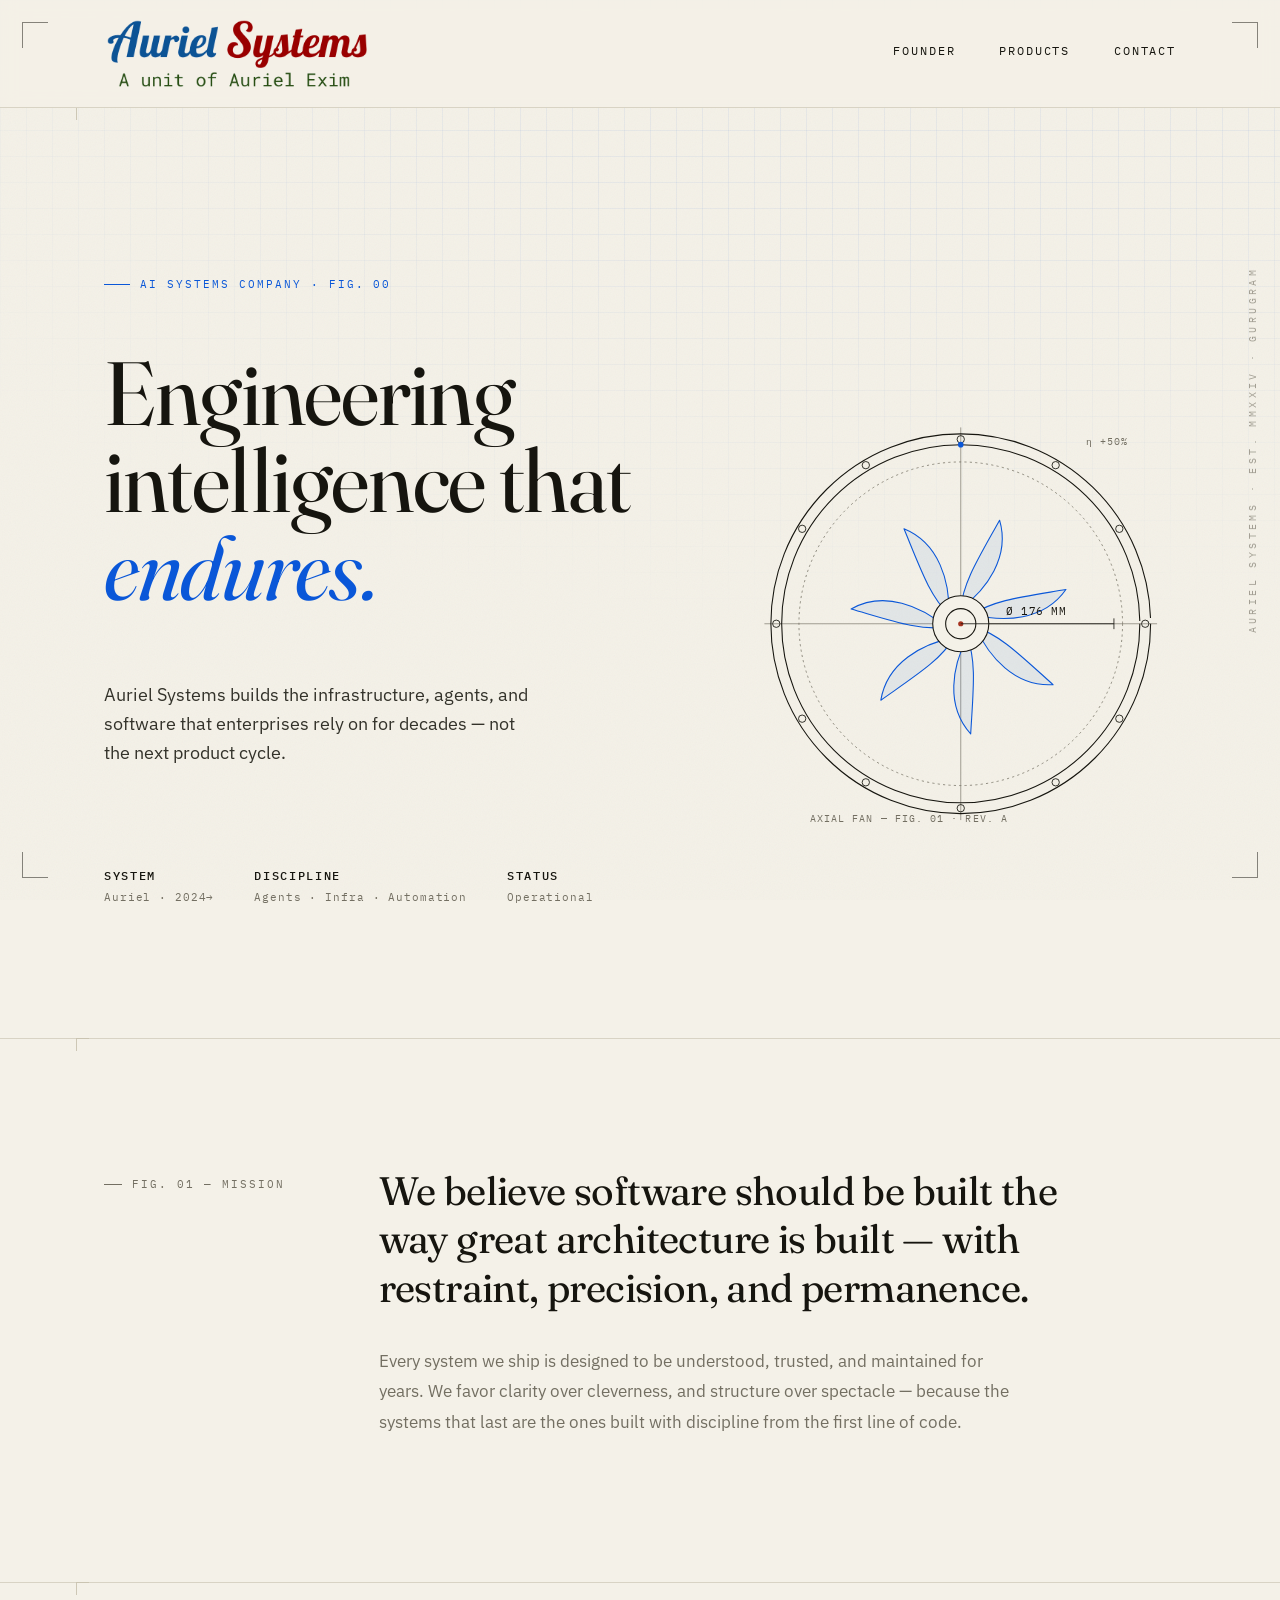
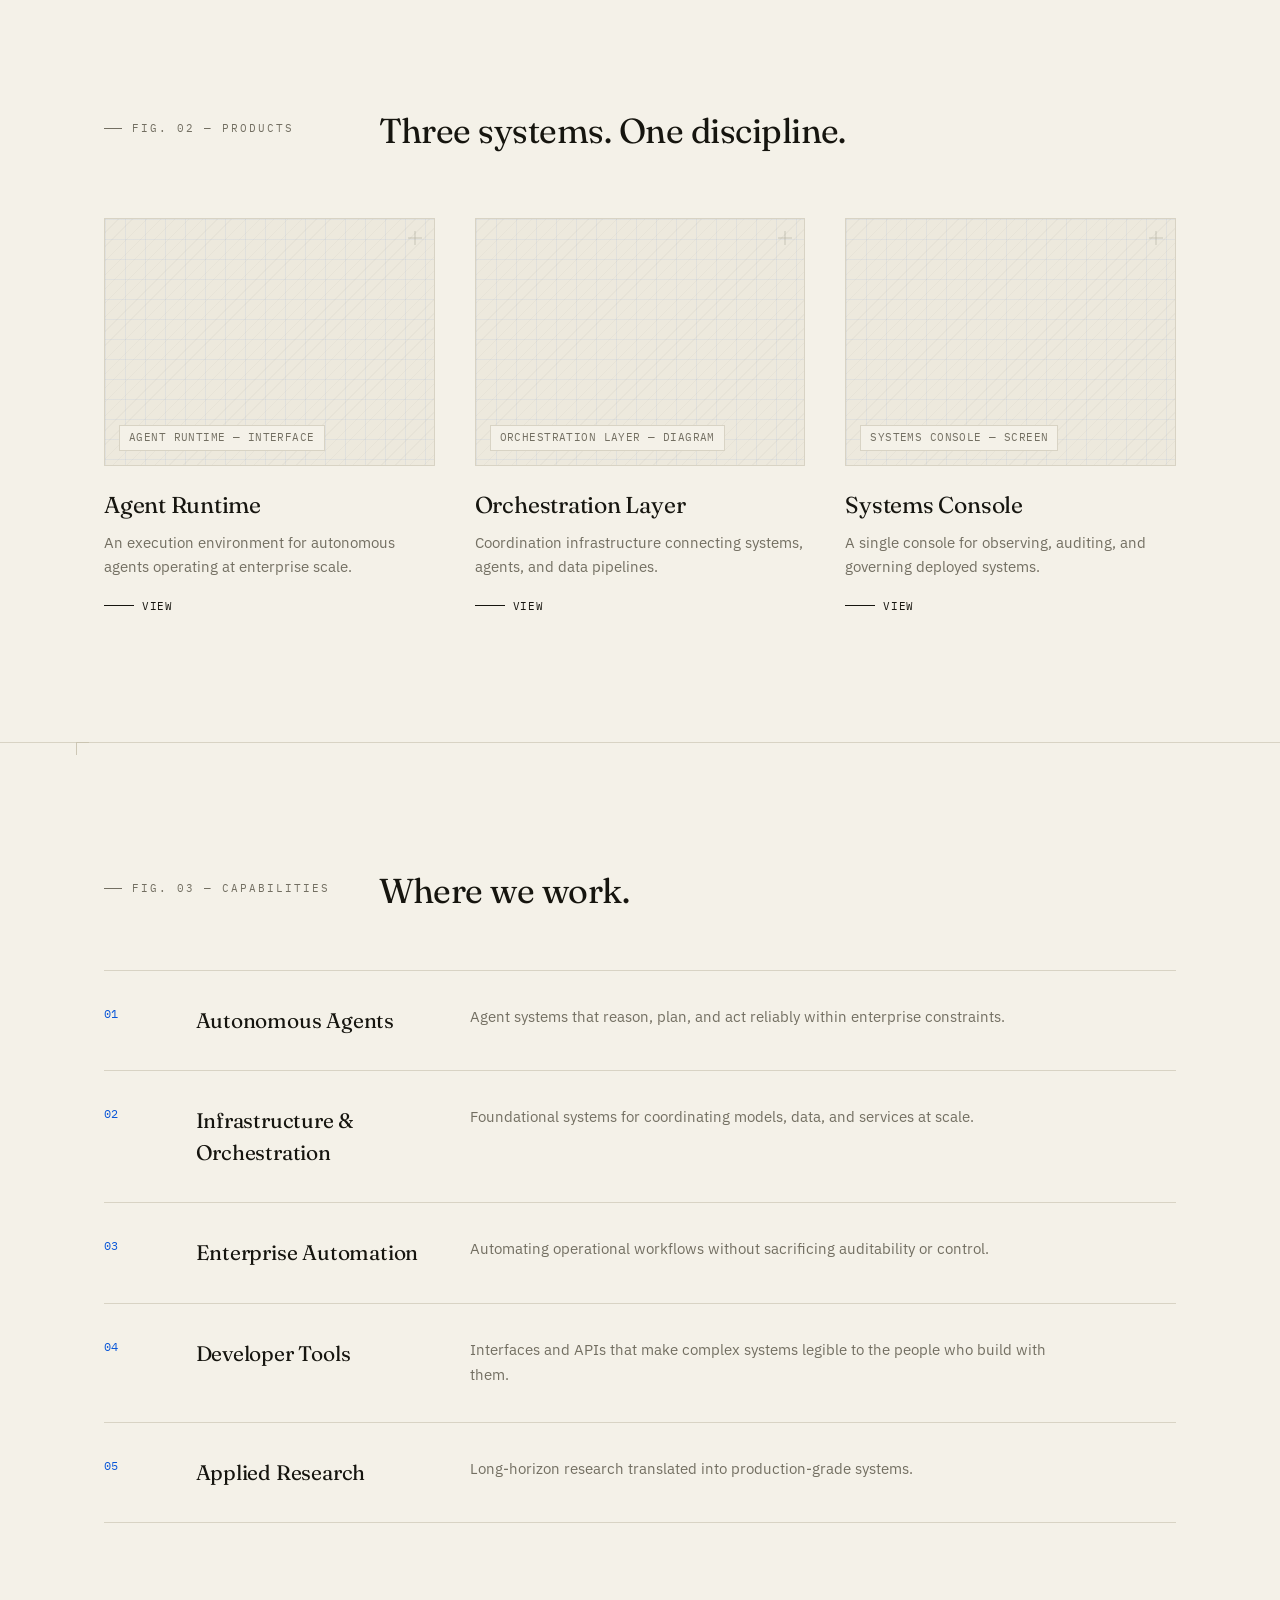
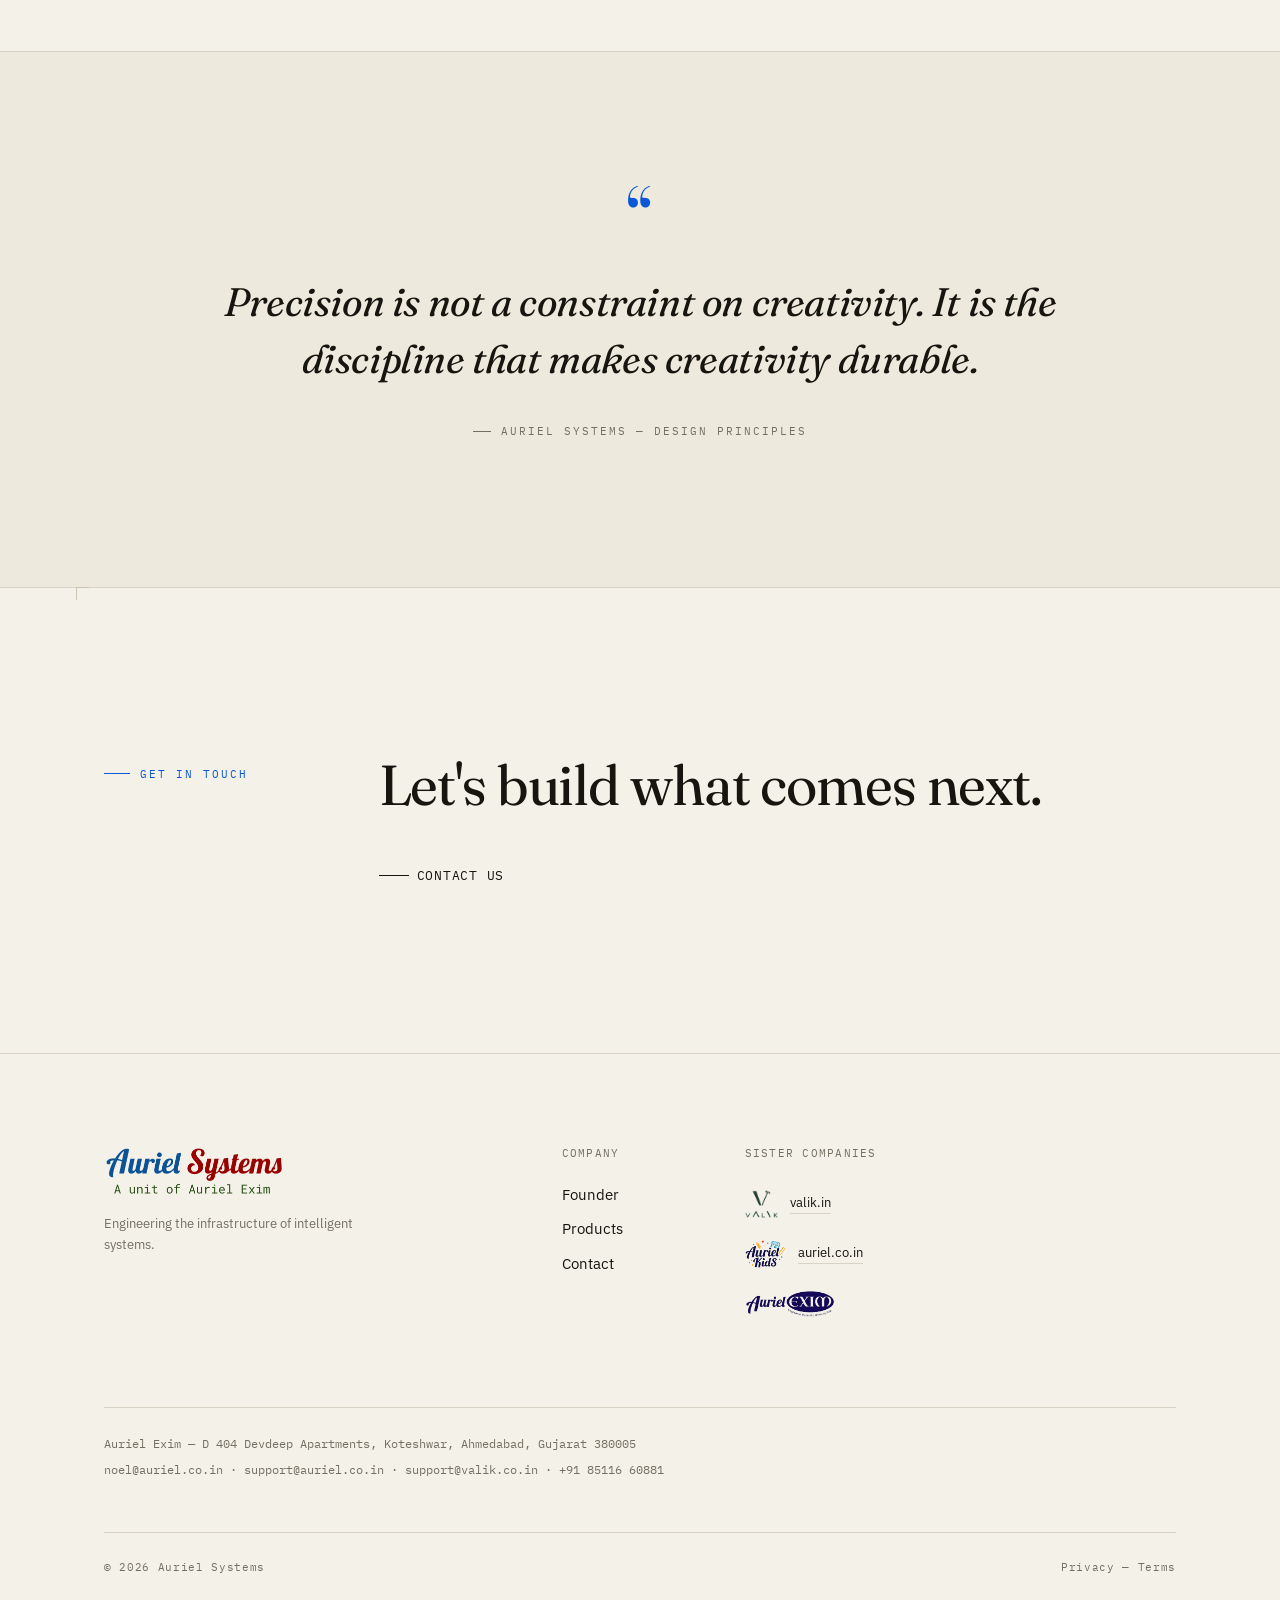
==== index.html @ a0be0d76 "Launch Auriel Systems website Static marketing site for auriel.systems — "Engineering Dossier" desig" ====
<!DOCTYPE html>
<html lang="en">
<head>
  <meta charset="utf-8">
  <meta name="viewport" content="width=device-width, initial-scale=1">
  <title>Auriel Systems — Engineering intelligence that endures</title>
  <meta name="description" content="Auriel Systems builds the infrastructure, agents, and software that enterprises rely on for decades — not the next product cycle.">
  <link rel="canonical" href="https://auriel.systems/">
  <meta property="og:title" content="Auriel Systems — Engineering intelligence that endures">
  <meta property="og:description" content="AI systems company. Infrastructure, agents, and software built with restraint, precision, and permanence.">
  <meta property="og:type" content="website">
  <meta property="og:url" content="https://auriel.systems/">
  <meta name="theme-color" content="#F4F1E8">
  <link rel="icon" type="image/png" href="assets/auriel-logo-transparent.png">
  <link rel="preconnect" href="https://fonts.googleapis.com">
  <link rel="preconnect" href="https://fonts.gstatic.com" crossorigin>
  <link href="https://fonts.googleapis.com/css2?family=Fraunces:ital,opsz,wght@0,9..144,400;0,9..144,500;1,9..144,400&family=IBM+Plex+Sans:wght@400;500;600&family=IBM+Plex+Mono:wght@400;500&display=swap" rel="stylesheet">
  <link rel="stylesheet" href="css/styles.css">
</head>
<body>
  <div class="bp-grid" aria-hidden="true"></div>
  <div class="paper-grain" aria-hidden="true"></div>

  <!-- NAV -->
  <header class="nav">
    <a href="index.html" aria-label="Auriel Systems — home">
      <img class="nav__logo" src="assets/auriel-logo-transparent.png" alt="Auriel Systems">
    </a>
    <button class="nav__toggle" aria-label="Toggle menu" aria-expanded="false">
      <span></span><span></span><span></span>
    </button>
    <nav class="nav__links">
      <a class="nav__link" href="founder.html">Founder</a>
      <a class="nav__link" href="products.html">Products</a>
      <a class="nav__link" href="contact.html">Contact</a>
    </nav>
  </header>

  <main class="wrap">

    <!-- Hero -->
    <section class="section hero grid12">
      <div class="eyebrow eyebrow--blue animate-up" style="animation-delay:.05s">AI Systems Company · Fig. 00</div>
      <h1 class="display animate-up" style="animation-delay:.12s">Engineering intelligence that <span class="em">endures.</span></h1>
      <p class="lead animate-up" style="animation-delay:.22s">Auriel Systems builds the infrastructure, agents, and software that enterprises rely on for decades — not the next product cycle.</p>

      <!-- Live technical instrument: the patented axial fan -->
      <div class="hero__instrument animate-up" style="animation-delay:.3s" aria-hidden="true">
        <svg class="instrument" viewBox="0 0 400 400" xmlns="http://www.w3.org/2000/svg">
          <!-- coordinate crosshair -->
          <line class="draw" style="--len:400" x1="200" y1="18" x2="200" y2="382" stroke="#736F62" stroke-width="0.6" stroke-dasharray="2 4"/>
          <line class="draw" style="--len:400" x1="18" y1="200" x2="382" y2="200" stroke="#736F62" stroke-width="0.6" stroke-dasharray="2 4"/>

          <!-- outer bezel -->
          <circle class="draw" style="--len:1100" cx="200" cy="200" r="176" fill="none" stroke="#16150F" stroke-width="1"/>
          <circle class="draw" style="--len:1040" cx="200" cy="200" r="166" fill="none" stroke="#16150F" stroke-width="1"/>
          <circle cx="200" cy="200" r="150" fill="none" stroke="#736F62" stroke-width="0.7" stroke-dasharray="2 3"/>

          <!-- bolt holes -->
          <g fill="none" stroke="#16150F" stroke-width="0.8">
            <circle cx="200" cy="29" r="3.4"/><circle cx="288" cy="53" r="3.4"/>
            <circle cx="347" cy="112" r="3.4"/><circle cx="371" cy="200" r="3.4"/>
            <circle cx="347" cy="288" r="3.4"/><circle cx="288" cy="347" r="3.4"/>
            <circle cx="200" cy="371" r="3.4"/><circle cx="112" cy="347" r="3.4"/>
            <circle cx="53" cy="288" r="3.4"/><circle cx="29" cy="200" r="3.4"/>
            <circle cx="53" cy="112" r="3.4"/><circle cx="112" cy="53" r="3.4"/>
          </g>

          <!-- rotating blade assembly -->
          <g class="blades">
            <g fill="#0A57D8" fill-opacity="0.07" stroke="#0A57D8" stroke-width="1" stroke-linejoin="round">
              <path d="M200,186 C224,168 246,138 236,104 C216,140 202,162 200,186 Z"/>
              <path d="M200,186 C224,168 246,138 236,104 C216,140 202,162 200,186 Z" transform="rotate(51.43 200 200)"/>
              <path d="M200,186 C224,168 246,138 236,104 C216,140 202,162 200,186 Z" transform="rotate(102.86 200 200)"/>
              <path d="M200,186 C224,168 246,138 236,104 C216,140 202,162 200,186 Z" transform="rotate(154.29 200 200)"/>
              <path d="M200,186 C224,168 246,138 236,104 C216,140 202,162 200,186 Z" transform="rotate(205.71 200 200)"/>
              <path d="M200,186 C224,168 246,138 236,104 C216,140 202,162 200,186 Z" transform="rotate(257.14 200 200)"/>
              <path d="M200,186 C224,168 246,138 236,104 C216,140 202,162 200,186 Z" transform="rotate(308.57 200 200)"/>
            </g>
          </g>

          <!-- hub -->
          <circle cx="200" cy="200" r="26" fill="#F4F1E8" stroke="#16150F" stroke-width="1"/>
          <circle cx="200" cy="200" r="14" fill="none" stroke="#16150F" stroke-width="1"/>
          <circle cx="200" cy="200" r="2.4" fill="#A6321F"/>

          <!-- orbiting index marker -->
          <g class="orbit-dot">
            <circle cx="200" cy="34" r="2.6" fill="#0A57D8"/>
          </g>

          <!-- measurement callout -->
          <g stroke="#16150F" stroke-width="0.75">
            <line x1="200" y1="200" x2="342" y2="200"/>
            <line x1="342" y1="195" x2="342" y2="205"/>
          </g>
          <text x="270" y="192" text-anchor="middle" font-family="IBM Plex Mono, monospace" font-size="10" fill="#16150F" letter-spacing="0.5">Ø 176 MM</text>
          <text x="60" y="384" font-family="IBM Plex Mono, monospace" font-size="9" fill="#736F62" letter-spacing="1">AXIAL FAN — FIG. 01 · REV. A</text>
          <text x="316" y="34" font-family="IBM Plex Mono, monospace" font-size="9" fill="#736F62" letter-spacing="1">η +50%</text>
        </svg>
      </div>

      <!-- spec strip -->
      <div class="hero__spec animate-up" style="animation-delay:.4s">
        <div><b>SYSTEM</b>Auriel · 2024→</div>
        <div><b>DISCIPLINE</b>Agents · Infra · Automation</div>
        <div><b>STATUS</b>Operational</div>
      </div>
    </section>

    <!-- Mission -->
    <section class="section">
      <div class="grid12">
        <div class="col-3"><span class="eyebrow">Fig. 01 — Mission</span></div>
        <div class="col-4-8">
          <h2 class="h2">We believe software should be built the way great architecture is built — with restraint, precision, and permanence.</h2>
          <p class="body" style="margin-top:34px">Every system we ship is designed to be understood, trusted, and maintained for years. We favor clarity over cleverness, and structure over spectacle — because the systems that last are the ones built with discipline from the first line of code.</p>
        </div>
      </div>
    </section>

    <!-- Products preview -->
    <section class="section">
      <div class="grid12" style="margin-bottom:66px">
        <div class="col-3"><span class="eyebrow">Fig. 02 — Products</span></div>
        <h2 class="h2-sm col-4-8">Three systems. One discipline.</h2>
      </div>
      <div class="cards3">
        <article class="card">
          <div class="ph-img"><span class="ph-img__label">AGENT RUNTIME — INTERFACE</span><svg class="ph-img__cross" width="14" height="14"><path d="M7 0v14M0 7h14" stroke="#736F62" stroke-width="0.6"/></svg></div>
          <div>
            <h3>Agent Runtime</h3>
            <p>An execution environment for autonomous agents operating at enterprise scale.</p>
            <a class="link-underline link-underline--sm" href="products.html" style="margin-top:18px"><span class="lu-line"></span>View</a>
          </div>
        </article>
        <article class="card">
          <div class="ph-img"><span class="ph-img__label">ORCHESTRATION LAYER — DIAGRAM</span><svg class="ph-img__cross" width="14" height="14"><path d="M7 0v14M0 7h14" stroke="#736F62" stroke-width="0.6"/></svg></div>
          <div>
            <h3>Orchestration Layer</h3>
            <p>Coordination infrastructure connecting systems, agents, and data pipelines.</p>
            <a class="link-underline link-underline--sm" href="products.html" style="margin-top:18px"><span class="lu-line"></span>View</a>
          </div>
        </article>
        <article class="card">
          <div class="ph-img"><span class="ph-img__label">SYSTEMS CONSOLE — SCREEN</span><svg class="ph-img__cross" width="14" height="14"><path d="M7 0v14M0 7h14" stroke="#736F62" stroke-width="0.6"/></svg></div>
          <div>
            <h3>Systems Console</h3>
            <p>A single console for observing, auditing, and governing deployed systems.</p>
            <a class="link-underline link-underline--sm" href="products.html" style="margin-top:18px"><span class="lu-line"></span>View</a>
          </div>
        </article>
      </div>
    </section>

    <!-- Capabilities -->
    <section class="section">
      <div class="grid12" style="margin-bottom:58px">
        <div class="col-3"><span class="eyebrow">Fig. 03 — Capabilities</span></div>
        <h2 class="h2-sm col-4-8">Where we work.</h2>
      </div>
      <div class="row"><div class="row__idx">01</div><div class="row__name">Autonomous Agents</div><div class="row__desc">Agent systems that reason, plan, and act reliably within enterprise constraints.</div></div>
      <div class="row"><div class="row__idx">02</div><div class="row__name">Infrastructure &amp; Orchestration</div><div class="row__desc">Foundational systems for coordinating models, data, and services at scale.</div></div>
      <div class="row"><div class="row__idx">03</div><div class="row__name">Enterprise Automation</div><div class="row__desc">Automating operational workflows without sacrificing auditability or control.</div></div>
      <div class="row"><div class="row__idx">04</div><div class="row__name">Developer Tools</div><div class="row__desc">Interfaces and APIs that make complex systems legible to the people who build with them.</div></div>
      <div class="row"><div class="row__idx">05</div><div class="row__name">Applied Research</div><div class="row__desc">Long-horizon research translated into production-grade systems.</div></div>
      <div class="row-end"></div>
    </section>

    <!-- Pull quote -->
    <section class="quote section--alt" style="border-bottom:1px solid var(--line)">
      <div class="quote__mark">“</div>
      <p>Precision is not a constraint on creativity. It is the discipline that makes creativity durable.</p>
      <div class="eyebrow quote__cite">Auriel Systems — Design Principles</div>
    </section>

    <!-- Closing CTA -->
    <section class="section grid12" style="padding-top:168px;padding-bottom:168px">
      <div class="col-3"><span class="eyebrow eyebrow--blue">Get in touch</span></div>
      <div class="col-4-8">
        <h2 class="cta-huge">Let's build what comes next.</h2>
        <a class="link-underline" href="contact.html"><span class="lu-line"></span>Contact us</a>
      </div>
    </section>

  </main>

  <!-- FOOTER -->
  <footer class="footer">
    <div class="footer__brand">
      <img src="assets/auriel-logo-transparent.png" alt="Auriel Systems">
      <p>Engineering the infrastructure of intelligent systems.</p>
    </div>
    <div class="footer__col footer__col--company">
      <div class="footer__heading">Company</div>
      <a class="footer__link" href="founder.html">Founder</a>
      <a class="footer__link" href="products.html">Products</a>
      <a class="footer__link" href="contact.html">Contact</a>
    </div>
    <div class="footer__col footer__col--sisters">
      <div class="footer__heading">Sister Companies</div>
      <a class="footer__sister" href="https://valik.in" target="_blank" rel="noopener">
        <img src="assets/valik-logo.png" alt="Valik"><span>valik.in</span>
      </a>
      <div class="footer__sister">
        <img src="assets/auriel-kids-logo.png" alt="Auriel Kids">
        <a href="https://auriel.co.in" target="_blank" rel="noopener">auriel.co.in</a>
      </div>
      <div class="footer__sister">
        <img src="assets/auriel-exim-logo.png" alt="Auriel Exim">
      </div>
    </div>
    <div class="footer__legal">
      <span>Auriel Exim — D 404 Devdeep Apartments, Koteshwar, Ahmedabad, Gujarat 380005</span>
      <span>noel@auriel.co.in · support@auriel.co.in · support@valik.co.in · +91 85116 60881</span>
    </div>
    <div class="footer__bar">
      <span>© 2026 Auriel Systems</span>
      <span>Privacy — Terms</span>
    </div>
  </footer>

  <script src="js/main.js"></script>
</body>
</html>
---- css/styles.css ----
/* ============================================================
   AURIEL SYSTEMS — auriel.systems
   "The Engineering Dossier" — drafting-paper editorial system
   ============================================================ */

:root {
  --paper:     #F4F1E8;   /* drafting paper */
  --paper-2:   #EDE9DD;   /* recessed panel */
  --ink:       #16150F;   /* near-black ink */
  --ink-soft:  #33322A;
  --muted:     #736F62;   /* annotation grey */
  --line:      #D8D3C4;   /* drawn hairline */
  --line-2:    #C9C3B0;
  --blue:      #0A57D8;   /* signal blue */
  --blue-deep: #073b95;
  --red:       #A6321F;   /* rare oxblood accent (from logo) */
  --grid:      rgba(10, 87, 216, 0.055);

  --serif: 'Fraunces', 'Newsreader', Georgia, serif;
  --sans:  'IBM Plex Sans', -apple-system, BlinkMacSystemFont, 'Segoe UI', sans-serif;
  --mono:  'IBM Plex Mono', ui-monospace, 'SF Mono', Menlo, monospace;

  --gutter: 104px;
  --nav-h:  108px;
  --ease:   cubic-bezier(0.22, 1, 0.36, 1);
}

* { box-sizing: border-box; }
html { scroll-behavior: smooth; -webkit-text-size-adjust: 100%; }

body {
  margin: 0;
  background: var(--paper);
  color: var(--ink);
  font-family: var(--sans);
  font-size: 16px;
  line-height: 1.5;
  -webkit-font-smoothing: antialiased;
  text-rendering: optimizeLegibility;
  overflow-x: hidden;
}

::selection { background: var(--blue); color: var(--paper); }

img { display: block; }
a   { color: inherit; }

/* ---------- background layers: blueprint grid + grain --------- */
.bp-grid {
  position: fixed;
  inset: 0;
  z-index: 0;
  pointer-events: none;
  background-image:
    linear-gradient(var(--grid) 1px, transparent 1px),
    linear-gradient(90deg, var(--grid) 1px, transparent 1px);
  background-size: 26px 26px;
  -webkit-mask-image: radial-gradient(ellipse 120% 90% at 70% 0%, #000 30%, transparent 78%);
          mask-image: radial-gradient(ellipse 120% 90% at 70% 0%, #000 30%, transparent 78%);
}
.paper-grain {
  position: fixed;
  inset: 0;
  z-index: 0;
  pointer-events: none;
  opacity: 0.045;
  mix-blend-mode: multiply;
  background-image: url("data:image/svg+xml;utf8,<svg xmlns='http://www.w3.org/2000/svg' width='200' height='200'><filter id='n'><feTurbulence type='fractalNoise' baseFrequency='0.85' numOctaves='2' stitchTiles='stitch'/></filter><rect width='200' height='200' filter='url(%23n)'/></svg>");
}

/* ---------- viewfinder / registration HUD (JS-injected) ------- */
.hud { position: fixed; inset: 0; z-index: 60; pointer-events: none; }
.hud__corner {
  position: absolute;
  width: 26px; height: 26px;
  opacity: 0.5;
}
.hud__corner::before, .hud__corner::after {
  content: ""; position: absolute; background: var(--ink);
}
.hud__corner::before { width: 100%; height: 1px; top: 0; }
.hud__corner::after  { width: 1px; height: 100%; left: 0; }
.hud__corner--tl { top: 22px; left: 22px; }
.hud__corner--tr { top: 22px; right: 22px; transform: scaleX(-1); }
.hud__corner--bl { bottom: 22px; left: 22px; transform: scaleY(-1); }
.hud__corner--br { bottom: 22px; right: 22px; transform: scale(-1, -1); }
.hud__spine {
  position: absolute;
  right: 20px; top: 50%;
  transform: translateY(-50%) rotate(180deg);
  writing-mode: vertical-rl;
  font-family: var(--mono);
  font-size: 10px;
  letter-spacing: 0.34em;
  text-transform: uppercase;
  color: var(--muted);
  opacity: 0.62;
}
@media (max-width: 900px) { .hud { display: none; } }

/* ---------- layout ---------- */
.wrap    { position: relative; z-index: 1; }
.section {
  position: relative;
  padding: 128px var(--gutter);
  border-bottom: 1px solid var(--line);
}
.section--bare { border-bottom: none; }
.section--alt  { background: var(--paper-2); }

/* section corner tick — a small drafting crosshair top-left */
.section::before {
  content: "";
  position: absolute;
  top: -1px; left: calc(var(--gutter) - 28px);
  width: 12px; height: 12px;
  border-top: 1px solid var(--line-2);
  border-left: 1px solid var(--line-2);
  opacity: 0.9;
}

.grid12 { display: grid; grid-template-columns: repeat(12, 1fr); gap: 26px; }

.col-1   { grid-column: 1 / span 1; }
.col-3   { grid-column: 1 / span 3; }
.col-4-8 { grid-column: 4 / span 8; }

/* ---------- figure / eyebrow labels ---------- */
.eyebrow {
  display: inline-flex;
  align-items: center;
  gap: 10px;
  font-family: var(--mono);
  font-size: 11px;
  letter-spacing: 0.18em;
  text-transform: uppercase;
  color: var(--muted);
}
.eyebrow::before {
  content: "";
  width: 18px; height: 1px;
  background: var(--muted);
  flex: 0 0 auto;
}
.eyebrow--blue { color: var(--blue); }
.eyebrow--blue::before { background: var(--blue); width: 26px; }

/* ---------- typography ---------- */
h1, h2, h3 { font-family: var(--serif); font-weight: 400; margin: 0; }
.display, .h1, .h2, .h2-sm {
  font-family: var(--serif);
  font-weight: 400;
  letter-spacing: -0.015em;
  font-optical-sizing: auto;
}
.display {
  font-size: clamp(46px, 7vw, 112px);
  line-height: 0.98;
}
.display .em { font-style: italic; color: var(--blue); font-weight: 400; }
.h1  { font-size: clamp(42px, 5.8vw, 88px); line-height: 1.02; }
.h2  { font-size: clamp(29px, 3.1vw, 44px); line-height: 1.22; }
.h2-sm { font-size: clamp(26px, 2.7vw, 37px); line-height: 1.18; }

.lead {
  font-size: clamp(18px, 1.35vw, 20px);
  line-height: 1.62;
  color: var(--ink-soft);
  max-width: 560px;
}
.body { font-size: 17px; line-height: 1.78; color: var(--muted); max-width: 640px; }

/* ---------- nav ---------- */
.nav {
  position: sticky; top: 0; z-index: 50;
  display: flex; align-items: center; justify-content: space-between;
  height: var(--nav-h); padding: 0 var(--gutter);
  border-bottom: 1px solid var(--line);
  background: color-mix(in srgb, var(--paper) 88%, transparent);
  backdrop-filter: blur(8px) saturate(1.1);
  -webkit-backdrop-filter: blur(8px) saturate(1.1);
}
.nav__logo { height: 74px; width: auto; object-fit: contain; }
.nav__links { display: flex; align-items: center; gap: 44px; }
.nav__link {
  position: relative;
  font-family: var(--mono);
  font-size: 11.5px; letter-spacing: 0.16em; text-transform: uppercase;
  text-decoration: none; color: var(--ink);
  padding-bottom: 5px;
}
.nav__link::after {
  content: "";
  position: absolute; left: 0; bottom: 0;
  width: 100%; height: 1px; background: var(--ink);
  transform: scaleX(0); transform-origin: right;
  transition: transform 0.4s var(--ease);
}
.nav__link:hover::after { transform: scaleX(1); transform-origin: left; }
.nav__link.is-active { color: var(--blue); }
.nav__link.is-active::after { background: var(--blue); transform: scaleX(1); }
.nav__toggle { display: none; }

/* ---------- inline underline links ---------- */
.link-underline {
  display: inline-flex; align-items: center; gap: 8px;
  font-family: var(--mono);
  font-size: 12.5px; letter-spacing: 0.06em; text-transform: uppercase;
  text-decoration: none; color: var(--ink);
  cursor: pointer;
}
.link-underline .lu-line {
  display: inline-block; width: 30px; height: 1px; background: var(--ink);
  transition: width 0.35s var(--ease);
}
.link-underline:hover .lu-line { width: 48px; }
.link-underline--sm { font-size: 11px; }

/* ---------- hero ---------- */
.hero { position: relative; overflow: hidden; padding-top: 168px; padding-bottom: 132px; }
.hero .eyebrow--blue { grid-column: 1 / -1; margin-bottom: 30px; }
.hero .display { grid-column: 1 / span 7; }
.hero .lead    { grid-column: 1 / span 5; margin-top: 42px; }
.hero__instrument {
  grid-column: 8 / span 5;
  grid-row: 2 / span 3;
  align-self: center;
  position: relative;
}
.hero__spec {
  grid-column: 1 / span 7;
  margin-top: 56px;
  display: flex; flex-wrap: wrap; gap: 40px;
  font-family: var(--mono); font-size: 11px; letter-spacing: 0.08em;
  color: var(--muted);
}
.hero__spec b { color: var(--ink); font-weight: 500; display: block; font-size: 12px; margin-bottom: 4px; letter-spacing: 0.14em; }

/* instrument SVG animation */
.instrument { width: 100%; height: auto; overflow: visible; }
.instrument .blades { transform-origin: 200px 200px; animation: spin 46s linear infinite; }
.instrument .orbit-dot { transform-origin: 200px 200px; animation: spin 26s linear infinite; }
.instrument .draw {
  stroke-dasharray: var(--len, 1400);
  stroke-dashoffset: var(--len, 1400);
  animation: draw 1.8s var(--ease) forwards;
}
@keyframes spin { to { transform: rotate(360deg); } }
@keyframes draw { to { stroke-dashoffset: 0; } }

/* ---------- product / preview cards ---------- */
.cards3 { display: grid; grid-template-columns: repeat(3, 1fr); gap: 40px; }
.card { display: flex; flex-direction: column; gap: 22px; }
.card h3 { font-size: 23px; margin-bottom: 9px; letter-spacing: -0.01em; }
.card p  { margin: 0; font-size: 15px; line-height: 1.62; color: var(--muted); }

/* blueprint placeholder plate */
.ph-img {
  position: relative; width: 100%; aspect-ratio: 4 / 3;
  background:
    linear-gradient(var(--grid) 1px, transparent 1px),
    linear-gradient(90deg, var(--grid) 1px, transparent 1px),
    var(--paper-2);
  background-size: 20px 20px, 20px 20px, auto;
  border: 1px solid var(--line);
  overflow: hidden;
  transition: border-color 0.4s var(--ease);
}
.ph-img::after {
  content: ""; position: absolute; inset: 0;
  background: repeating-linear-gradient(135deg, transparent 0 9px, rgba(22,21,15,0.028) 9px 10px);
}
.card:hover .ph-img, .prod-row:hover .ph-img { border-color: var(--blue); }
.ph-img__label {
  position: absolute; left: 14px; bottom: 14px; z-index: 1;
  font-family: var(--mono); font-size: 10.5px; letter-spacing: 0.04em;
  color: var(--muted); background: var(--paper); padding: 4px 9px;
  border: 1px solid var(--line);
}
.ph-img__cross { position: absolute; top: 12px; right: 12px; opacity: 0.5; }

/* ---------- data rows (capabilities / journey) ---------- */
.row {
  position: relative;
  display: grid; grid-template-columns: repeat(12, 1fr); gap: 26px;
  padding: 34px 0; border-top: 1px solid var(--line);
  transition: background 0.4s var(--ease);
}
.row::before {
  content: ""; position: absolute; left: -20px; top: 34px;
  width: 0; height: 1px; background: var(--blue);
  transition: width 0.4s var(--ease);
}
.row:hover::before { width: 12px; }
.row__idx  { grid-column: 1 / span 1; font-family: var(--mono); font-size: 12px; color: var(--blue); }
.row__name { grid-column: 2 / span 3; font-family: var(--serif); font-size: 21px; letter-spacing: -0.01em; }
.row__desc { grid-column: 5 / span 7; font-size: 15px; line-height: 1.66; color: var(--muted); }
.row-end   { border-top: 1px solid var(--line); }

.jrow { padding: 30px 0; }
.jrow__dates { grid-column: 1 / span 3; font-family: var(--mono); font-size: 12.5px; color: var(--blue); }
.jrow__role  { grid-column: 4 / span 3; font-family: var(--serif); font-size: 18px; letter-spacing: -0.01em; }
.jrow__desc  { grid-column: 7 / span 6; font-size: 14.5px; line-height: 1.62; color: var(--muted); }

/* ---------- pull quote ---------- */
.quote {
  display: flex; flex-direction: column; align-items: center; text-align: center;
  padding: 148px var(--gutter);
}
.quote__mark { font-family: var(--serif); font-size: 88px; line-height: 0.5; color: var(--blue); margin-bottom: 30px; height: 44px; }
.quote p {
  margin: 0; max-width: 860px;
  font-family: var(--serif); font-style: italic; font-weight: 400;
  font-size: clamp(27px, 3.1vw, 40px); line-height: 1.42; letter-spacing: -0.01em;
}
.quote__cite { margin-top: 36px; }

/* ---------- mini cards (ventures / education) ---------- */
.mini-card { position: relative; border-top: 1px solid var(--line); padding-top: 22px; transition: border-color 0.4s var(--ease); }
.mini-card--strong { border-top-color: var(--ink); }
.mini-card:hover { border-top-color: var(--blue); }
.mini-card h3 { font-size: 21px; margin-bottom: 7px; letter-spacing: -0.01em; }
.mini-card__role { font-family: var(--mono); font-size: 10.5px; letter-spacing: 0.12em; text-transform: uppercase; color: var(--muted); margin-bottom: 15px; }
.mini-card p { margin: 0; font-size: 14.5px; line-height: 1.66; color: var(--muted); }
.mini-card__title { font-family: var(--serif); font-size: 19px; margin-bottom: 9px; letter-spacing: -0.01em; }
.mini-card__sub   { font-size: 13px; color: var(--muted); line-height: 1.62; }

/* ---------- pills ---------- */
.pill { font-family: var(--mono); font-size: 11.5px; border: 1px solid var(--line); padding: 6px 11px; transition: border-color 0.3s var(--ease), color 0.3s var(--ease); }
.pill:hover { border-color: var(--blue); color: var(--blue); }
.pill-row { display: flex; gap: 11px; flex-wrap: wrap; }

/* ---------- product rows (products page) ---------- */
.prod-row {
  display: grid; grid-template-columns: repeat(12, 1fr); gap: 48px;
  align-items: center; padding: 60px 0; border-top: 1px solid var(--line);
}
.prod-row__num { font-family: var(--mono); font-size: 12px; color: var(--blue); margin-bottom: 18px; }
.prod-row h3 { font-size: 27px; margin-bottom: 16px; letter-spacing: -0.015em; }
.prod-row p  { margin: 0 0 22px; font-size: 16px; line-height: 1.68; color: var(--muted); }

/* ---------- upwork block ---------- */
.upwork { display: inline-flex; align-items: center; gap: 10px; margin-top: 26px; text-decoration: none; }
.upwork__tag { font-family: var(--mono); font-size: 10px; letter-spacing: 0.1em; text-transform: uppercase; color: var(--muted); border: 1px solid var(--line); padding: 6px 10px; }
.upwork__text { font-size: 14px; color: var(--ink); border-bottom: 1px solid var(--ink); padding-bottom: 1px; }
.upwork:hover .upwork__text { color: var(--blue); border-bottom-color: var(--blue); }

/* ---------- big stat ---------- */
.stat { font-family: var(--serif); font-size: clamp(48px, 6vw, 68px); font-weight: 400; color: var(--blue); line-height: 1; letter-spacing: -0.02em; }
.stat__label { margin-top: 14px; font-family: var(--mono); font-size: 11.5px; color: var(--muted); letter-spacing: 0.06em; text-transform: uppercase; max-width: 360px; line-height: 1.5; }

/* ---------- contact form ---------- */
.form { display: flex; flex-direction: column; gap: 34px; max-width: 480px; }
.field { display: flex; flex-direction: column; gap: 9px; }
.field span { font-family: var(--mono); font-size: 10.5px; letter-spacing: 0.12em; text-transform: uppercase; color: var(--muted); }
.field input, .field textarea {
  border: none; border-bottom: 1px solid var(--line); background: transparent;
  padding: 9px 0; font-size: 17px; font-family: var(--sans); color: var(--ink);
  outline: none; transition: border-color 0.3s var(--ease);
}
.field input:focus, .field textarea:focus { border-bottom-color: var(--blue); }
.field textarea { resize: none; }
.form__submit { align-self: flex-start; background: none; border: none; padding: 0; margin-top: 4px; }
.contact-info { display: flex; flex-direction: column; gap: 38px; }
.contact-detail__label { font-family: var(--mono); font-size: 10.5px; letter-spacing: 0.12em; text-transform: uppercase; color: var(--muted); margin-bottom: 9px; }
.contact-detail__value { font-family: var(--serif); font-size: 20px; letter-spacing: -0.01em; text-decoration: none; transition: color 0.3s var(--ease); }
a.contact-detail__value:hover { color: var(--blue); }
.form-success { font-family: var(--serif); font-size: 25px; font-style: italic; margin: 0; }
.is-hidden { display: none !important; }

/* ---------- footer ---------- */
.footer {
  position: relative; z-index: 1;
  display: grid; grid-template-columns: repeat(12, 1fr); gap: 26px;
  padding: 92px var(--gutter) 44px;
}
.footer__brand { grid-column: 1 / span 4; }
.footer__brand img { height: 50px; width: auto; margin-bottom: 18px; object-fit: contain; }
.footer__brand p { font-size: 13px; color: var(--muted); line-height: 1.6; max-width: 280px; margin: 0; }
.footer__col { display: flex; flex-direction: column; gap: 13px; }
.footer__col--company { grid-column: 6 / span 2; }
.footer__col--sisters { grid-column: 8 / span 5; gap: 16px; }
.footer__heading { font-family: var(--mono); font-size: 10.5px; letter-spacing: 0.12em; text-transform: uppercase; color: var(--muted); margin-bottom: 9px; }
.footer__link { font-size: 14.5px; text-decoration: none; width: fit-content; }
.footer__link:hover { color: var(--blue); }
.footer__sister { display: flex; align-items: center; gap: 12px; height: 34px; text-decoration: none; }
.footer__sister img { height: 28px; width: auto; object-fit: contain; }
.footer__sister span, .footer__sister a { font-size: 13px; color: var(--ink); border-bottom: 1px solid var(--line); padding-bottom: 1px; text-decoration: none; }
.footer__sister:hover span, .footer__sister a:hover { border-bottom-color: var(--blue); color: var(--blue); }
.footer__legal {
  grid-column: 1 / -1; margin-top: 60px; padding-top: 26px;
  border-top: 1px solid var(--line); display: flex; flex-direction: column; gap: 7px;
  font-family: var(--mono); font-size: 11.5px; color: var(--muted); line-height: 1.7;
}
.footer__bar {
  grid-column: 1 / -1; display: flex; justify-content: space-between;
  margin-top: 26px; padding-top: 26px; border-top: 1px solid var(--line);
  font-family: var(--mono); font-size: 11px; letter-spacing: 0.06em; color: var(--muted);
}
.footer__bar a { text-decoration: none; }
.footer__bar a:hover { color: var(--blue); }

/* ---------- big closing CTA ---------- */
.cta-huge { font-size: clamp(34px, 4.4vw, 60px); letter-spacing: -0.02em; margin-bottom: 44px; line-height: 1.02; }

/* ============================================================
   Motion — load + scroll reveals
   ============================================================ */
@keyframes fadeUp { from { opacity: 0; transform: translateY(20px); } to { opacity: 1; transform: translateY(0); } }
.animate-up { opacity: 0; animation: fadeUp 0.9s var(--ease) forwards; }

.reveal { opacity: 0; transform: translateY(24px); transition: opacity 0.9s var(--ease), transform 0.9s var(--ease); }
.reveal.is-in { opacity: 1; transform: none; }

@media (prefers-reduced-motion: reduce) {
  * { animation-duration: 0.001ms !important; animation-iteration-count: 1 !important; transition-duration: 0.001ms !important; scroll-behavior: auto !important; }
  .animate-up, .reveal { opacity: 1 !important; transform: none !important; }
  .instrument .blades, .instrument .orbit-dot { animation: none !important; }
}

/* ============================================================
   Responsive
   ============================================================ */
@media (max-width: 1100px) {
  :root { --gutter: 60px; --nav-h: 92px; }
  .nav__logo { height: 60px; }
  .section { padding: 96px var(--gutter); }
  .hero { padding-top: 128px; padding-bottom: 96px; }
  .hero .display { grid-column: 1 / span 12; }
  .hero .lead { grid-column: 1 / span 8; }
  .hero__instrument { grid-column: 5 / span 8; grid-row: auto; margin-top: 60px; }
  .hero__spec { grid-column: 1 / -1; }
}

@media (max-width: 760px) {
  :root { --gutter: 22px; --nav-h: 72px; }
  .nav__logo { height: 46px; }
  .section { padding: 68px var(--gutter); }
  .section::before { display: none; }

  .grid12 { display: block; }
  .grid12 > * { grid-column: auto !important; }
  .grid12 > * + * { margin-top: 22px; }

  .hero { padding-top: 92px; padding-bottom: 68px; }
  .hero .lead { margin-top: 26px; max-width: none; }
  .hero__instrument { margin-top: 44px; max-width: 380px; }
  .hero__spec { gap: 26px 34px; margin-top: 40px; }

  .cards3 { grid-template-columns: 1fr; gap: 44px; }

  .row, .jrow, .prod-row { display: block; padding: 26px 0; gap: 0; }
  .row__idx, .row::before { display: none; }
  .row__name { font-size: 20px; margin-bottom: 9px; }
  .row__desc { margin-top: 7px; }
  .jrow__dates { margin-bottom: 7px; }
  .jrow__role { font-size: 19px; margin-bottom: 7px; }
  .prod-row .ph-img { margin-bottom: 26px; }
  .prod-row--rev { display: flex; flex-direction: column; }
  .prod-row--rev .ph-img { order: -1; }

  .quote { padding: 92px var(--gutter); }

  .footer { display: block; padding: 60px var(--gutter) 34px; }
  .footer > * + * { margin-top: 42px; }
  .footer__legal, .footer__bar { margin-top: 42px; }
  .footer__bar { flex-direction: column; gap: 12px; }

  /* mobile nav */
  .nav__toggle {
    display: inline-flex; flex-direction: column; justify-content: center; gap: 5px;
    width: 34px; height: 34px; background: none; border: none; cursor: pointer; padding: 0;
  }
  .nav__toggle span { display: block; width: 24px; height: 1.5px; background: var(--ink); transition: transform 0.3s var(--ease), opacity 0.3s var(--ease); }
  .nav.is-open .nav__toggle span:nth-child(1) { transform: translateY(6.5px) rotate(45deg); }
  .nav.is-open .nav__toggle span:nth-child(2) { opacity: 0; }
  .nav.is-open .nav__toggle span:nth-child(3) { transform: translateY(-6.5px) rotate(-45deg); }

  .nav__links {
    position: fixed; top: var(--nav-h); left: 0; right: 0;
    flex-direction: column; align-items: flex-start; gap: 0;
    background: var(--paper); border-bottom: 1px solid var(--line);
    padding: 8px var(--gutter) 26px;
    transform: translateY(-10px); opacity: 0; pointer-events: none;
    transition: opacity 0.25s var(--ease), transform 0.25s var(--ease);
  }
  .nav.is-open .nav__links { transform: translateY(0); opacity: 1; pointer-events: auto; }
  .nav__link { width: 100%; padding: 18px 0; font-size: 13px; border-bottom: 1px solid var(--line); }
  .nav__link::after { display: none; }
  .nav__link:last-child { border-bottom: none; }

  .display { font-size: clamp(40px, 13vw, 66px); }
  .h1 { font-size: clamp(38px, 12vw, 62px); }
}
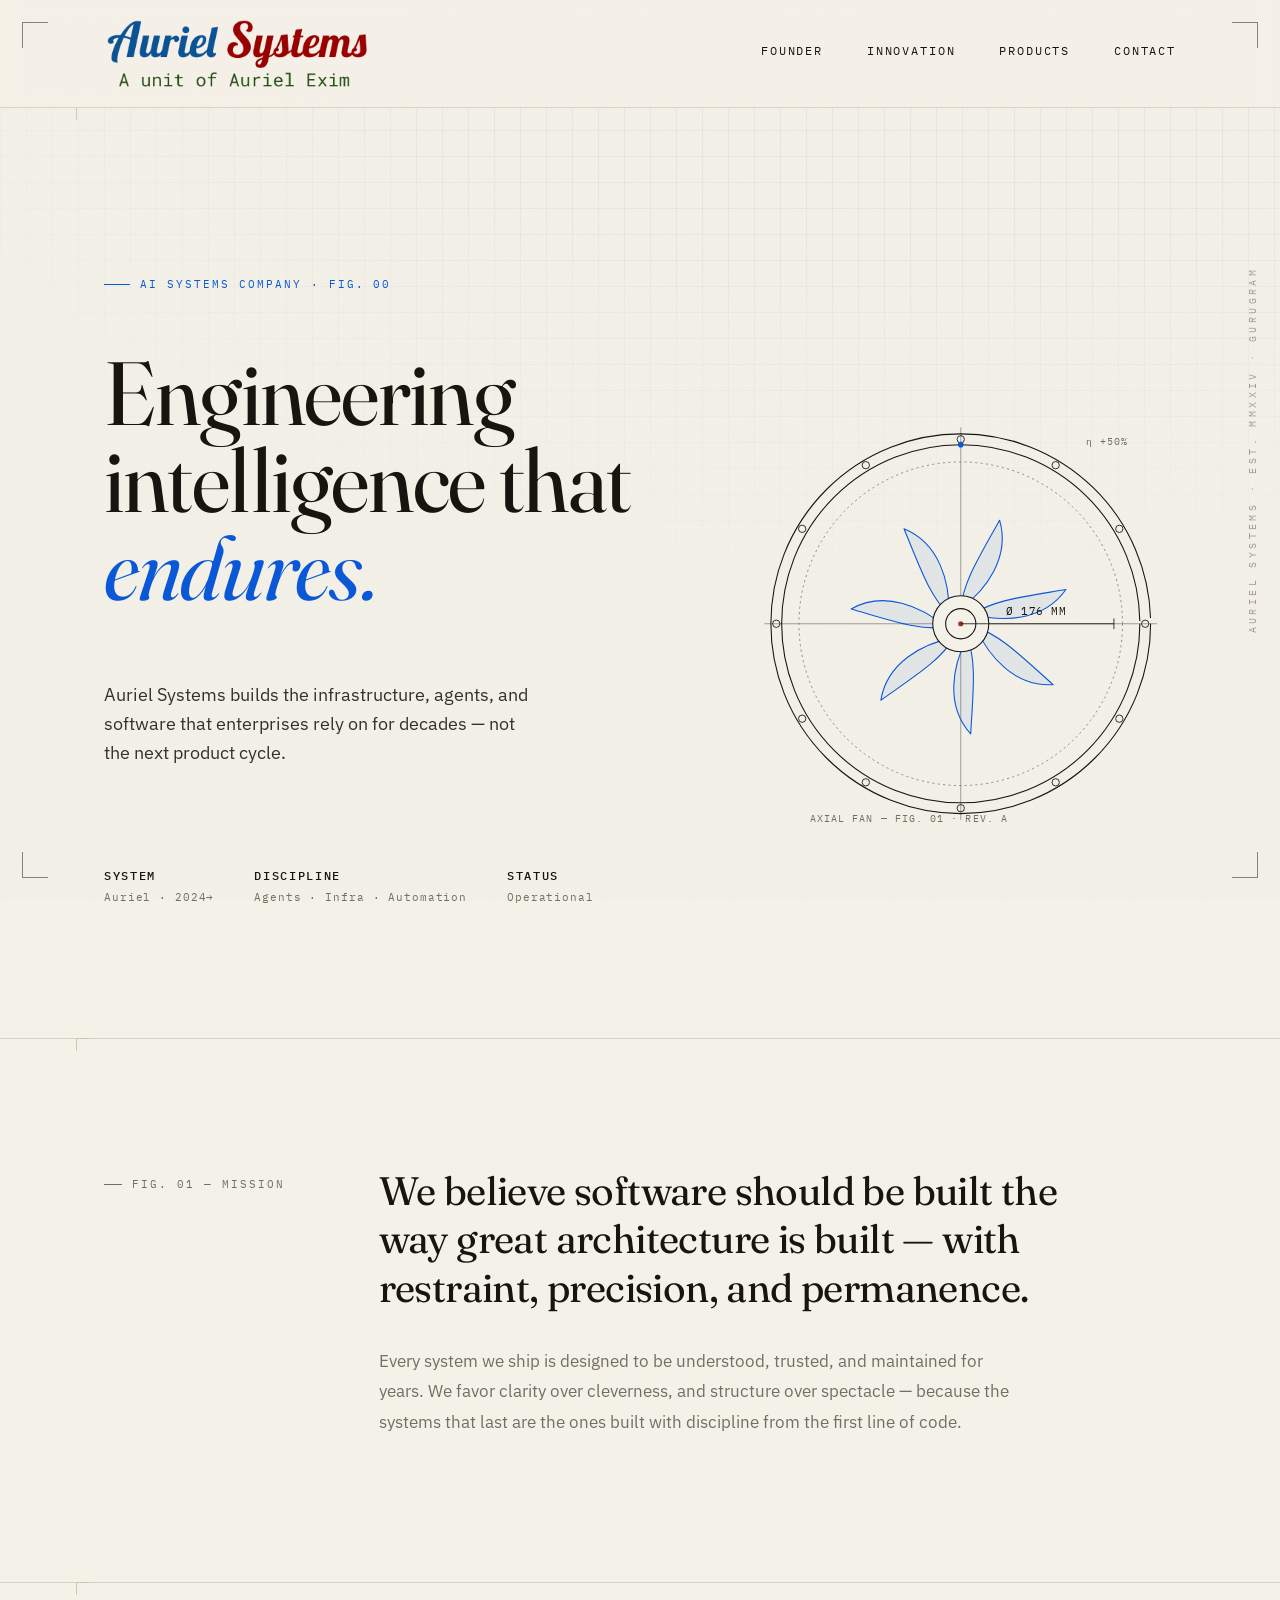
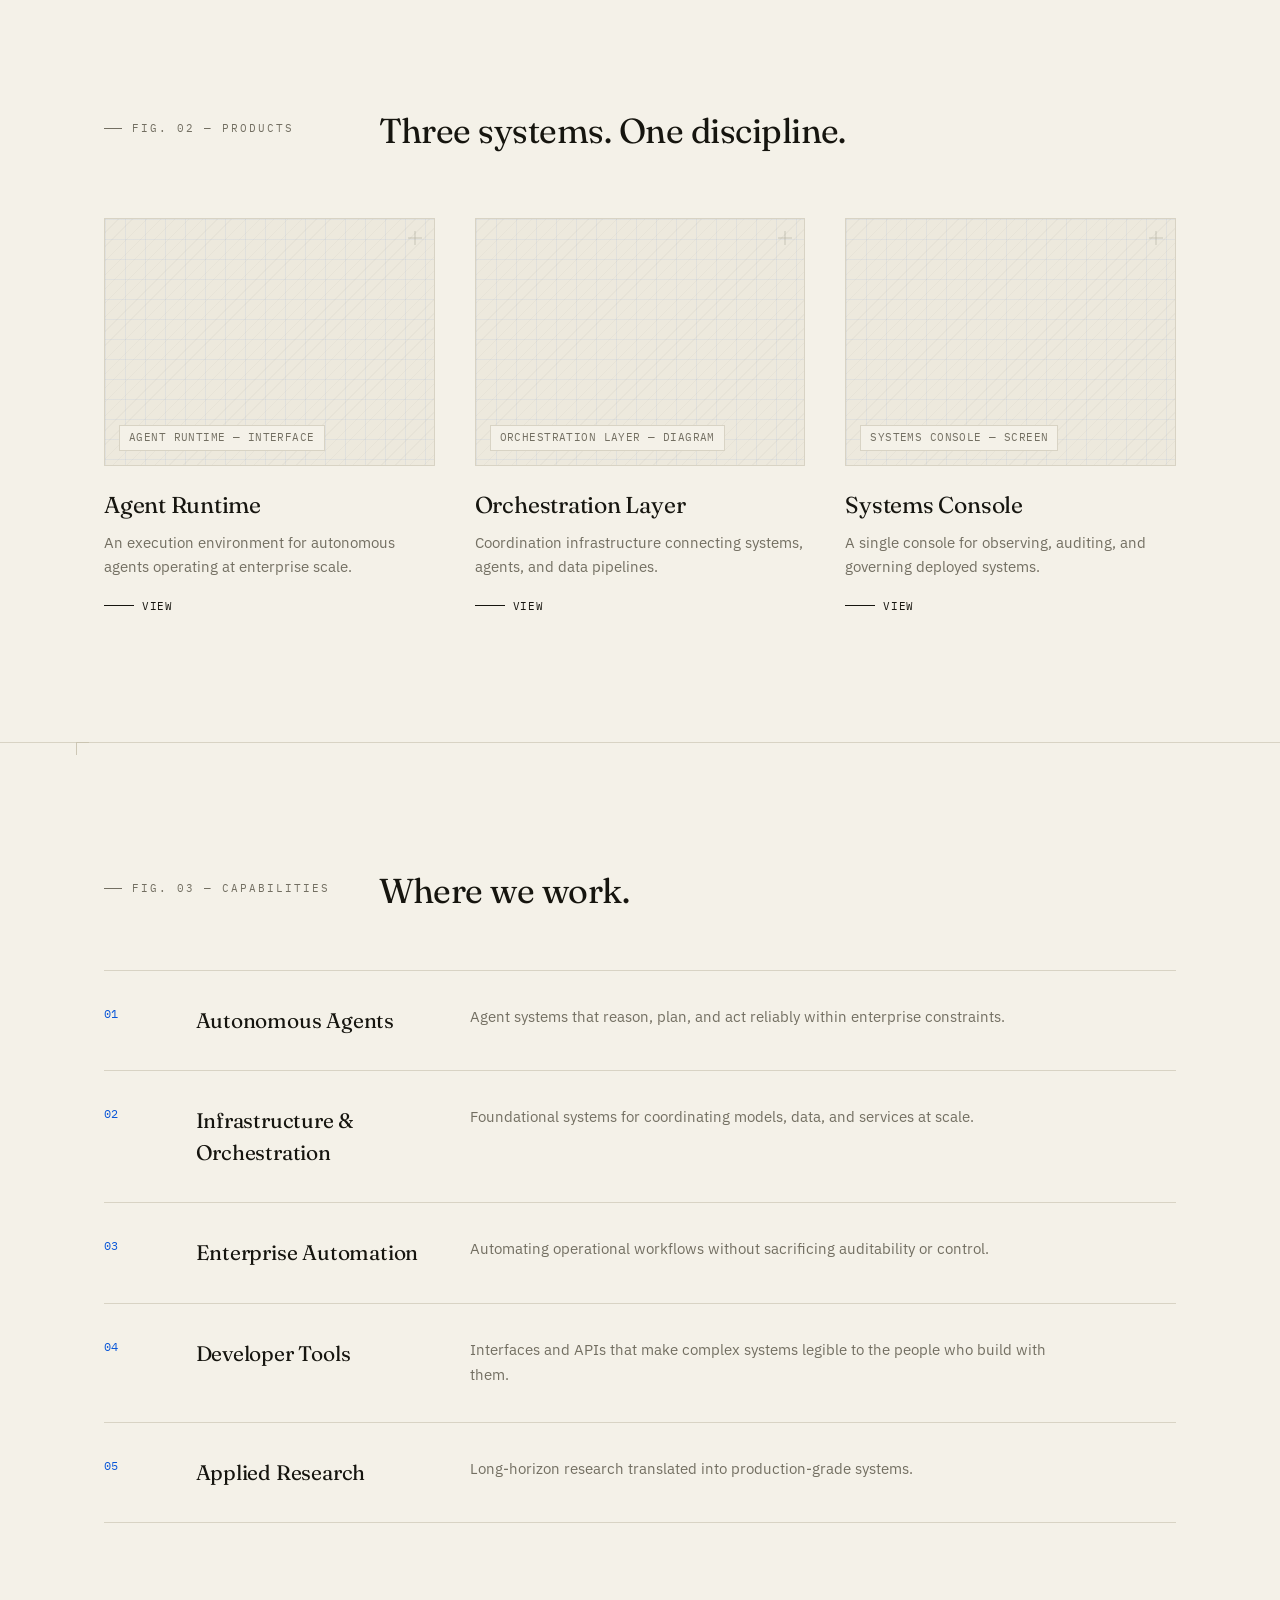
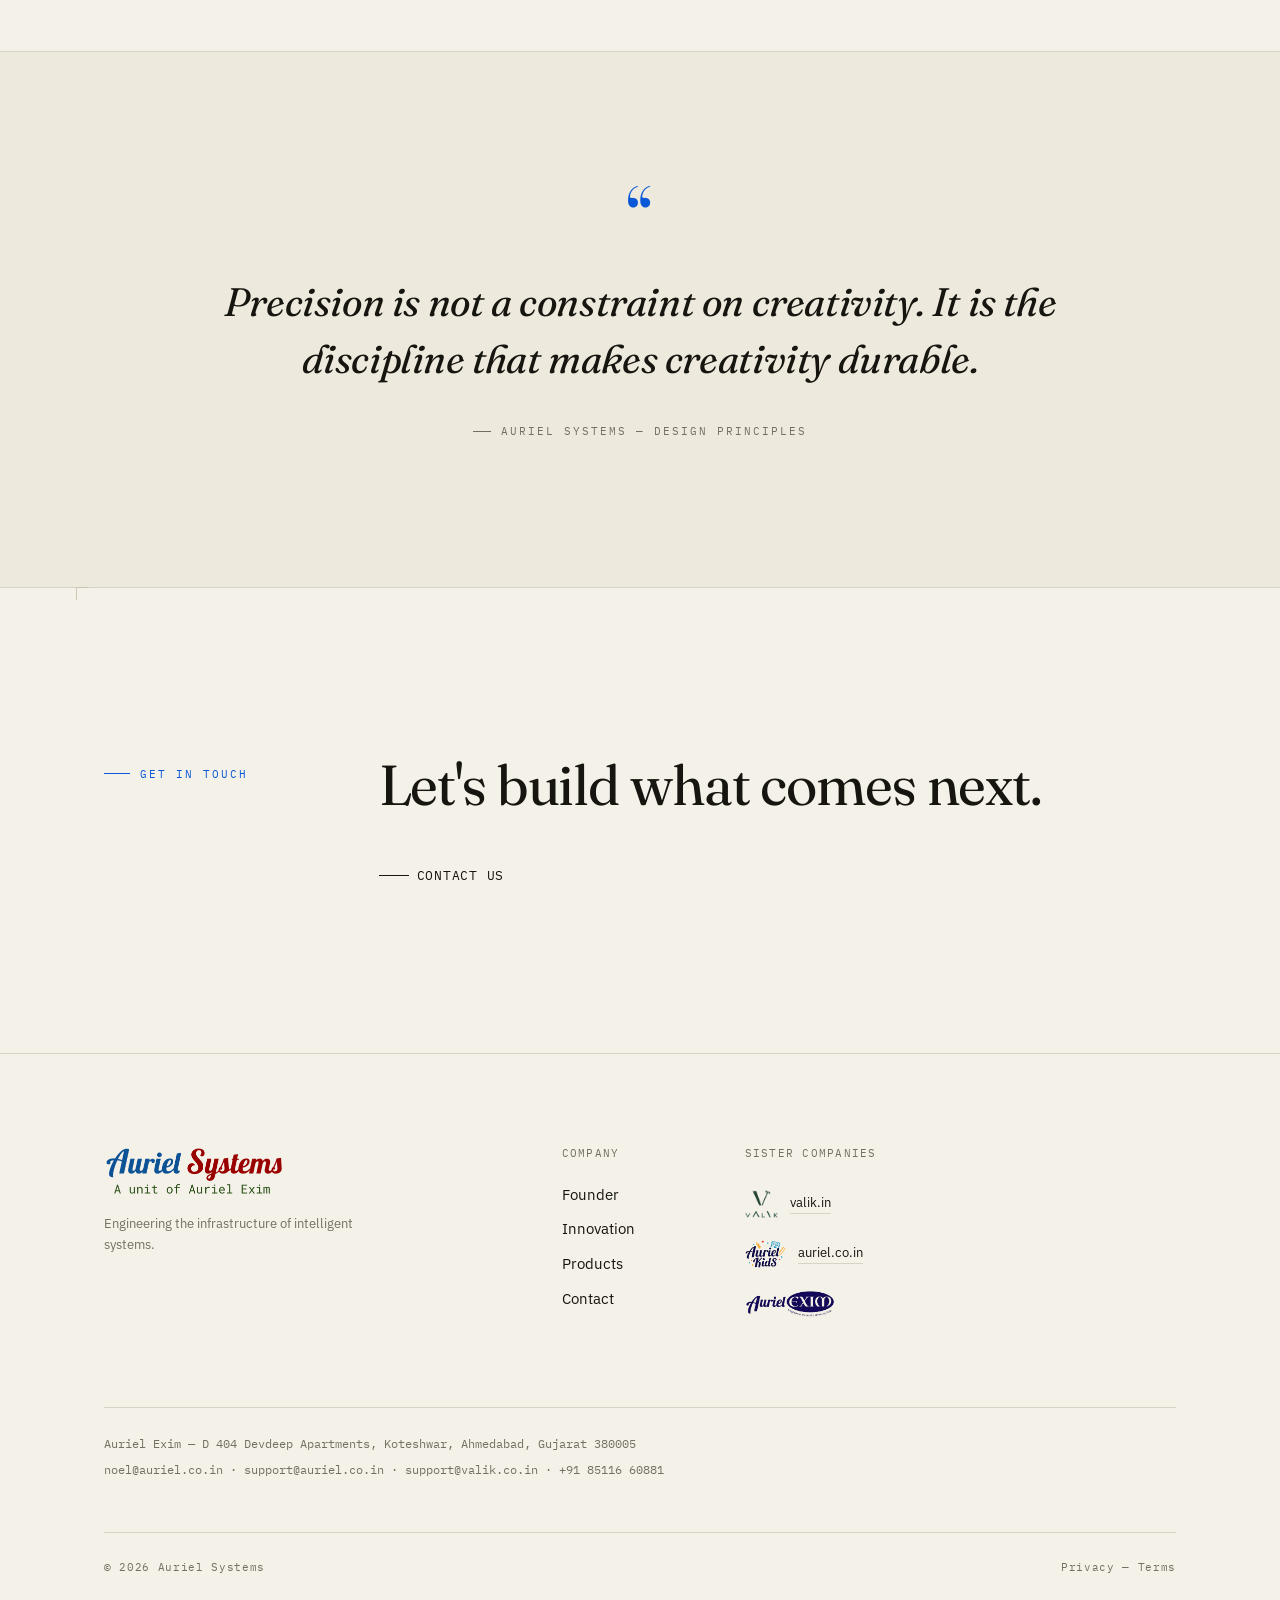
==== commit 751d83ad: "Add Innovation page: hubless rim-driven cooling fan Judge-facing showcase for the patent-pending, de" ====
--- a/index.html
+++ b/index.html
@@ -31,6 +31,7 @@
     </button>
     <nav class="nav__links">
       <a class="nav__link" href="founder.html">Founder</a>
+      <a class="nav__link" href="innovation.html">Innovation</a>
       <a class="nav__link" href="products.html">Products</a>
       <a class="nav__link" href="contact.html">Contact</a>
     </nav>
@@ -194,6 +195,7 @@
     <div class="footer__col footer__col--company">
       <div class="footer__heading">Company</div>
       <a class="footer__link" href="founder.html">Founder</a>
+      <a class="footer__link" href="innovation.html">Innovation</a>
       <a class="footer__link" href="products.html">Products</a>
       <a class="footer__link" href="contact.html">Contact</a>
     </div>
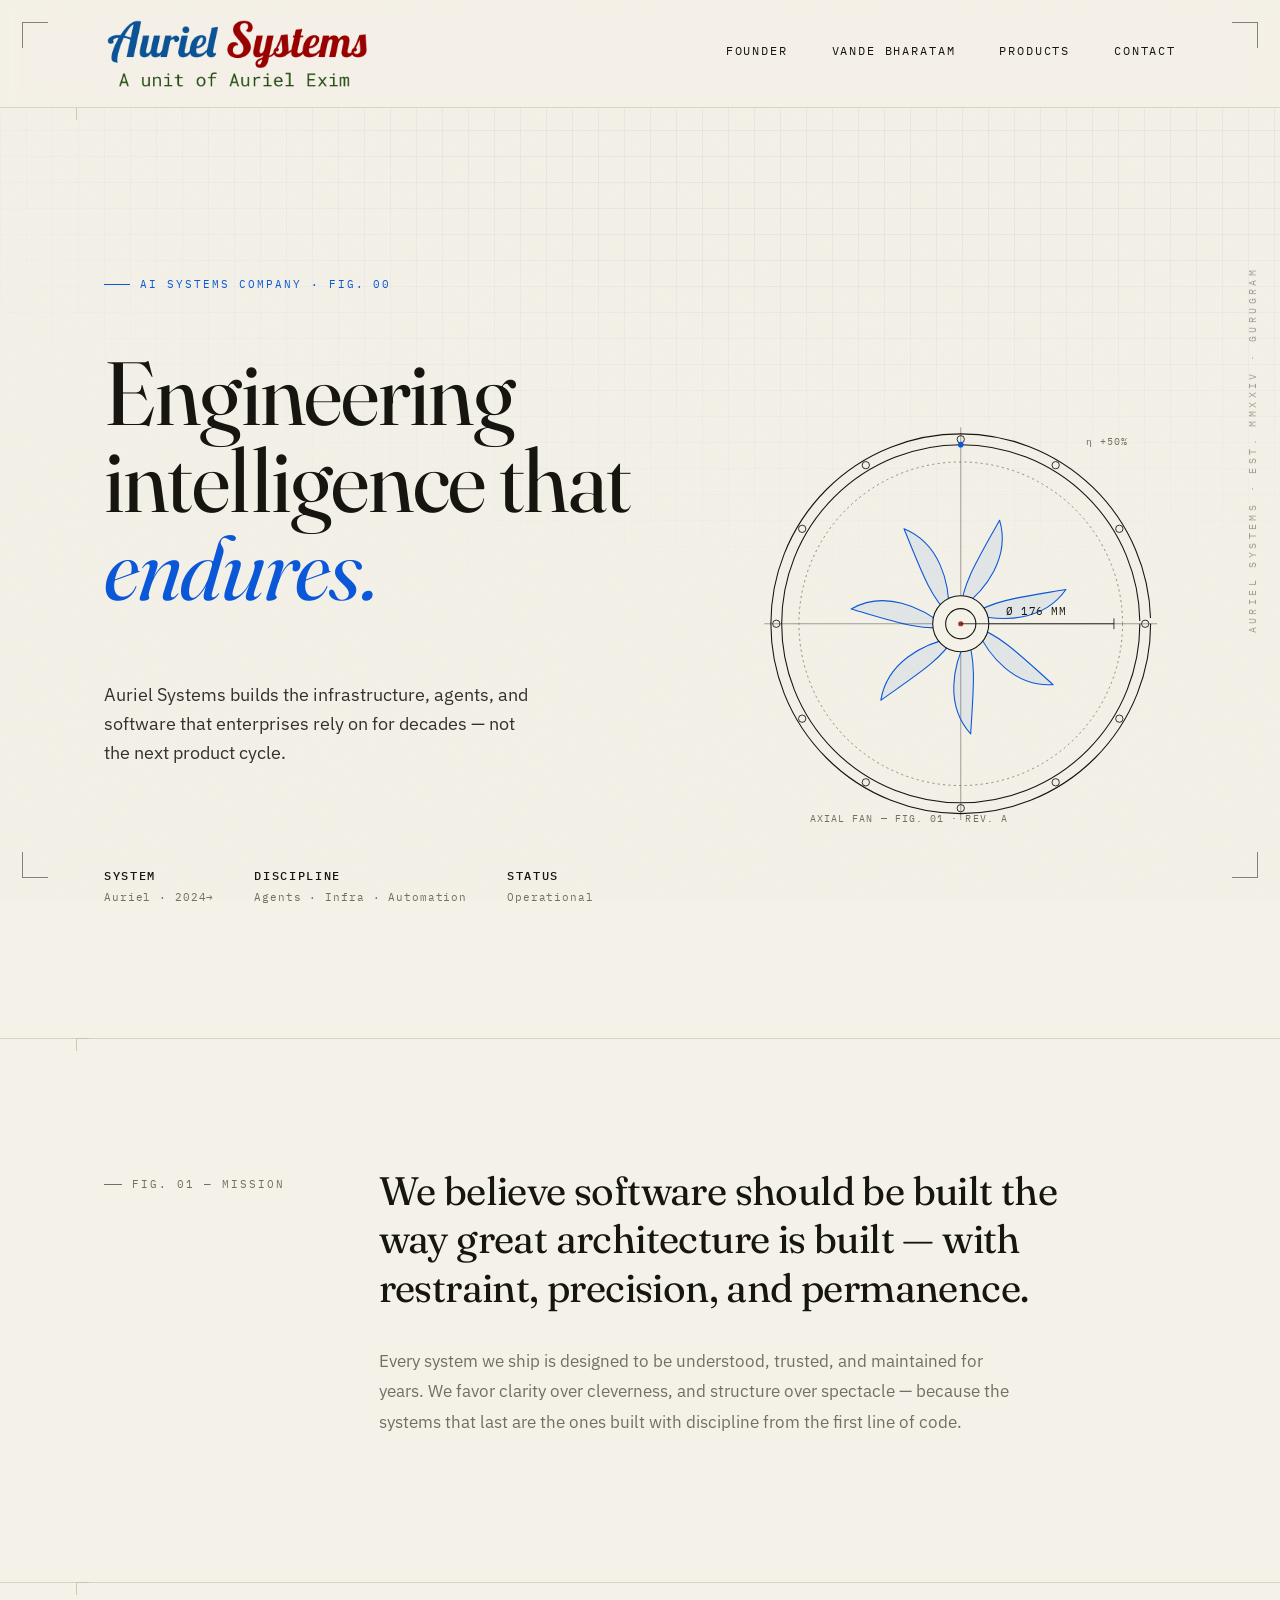
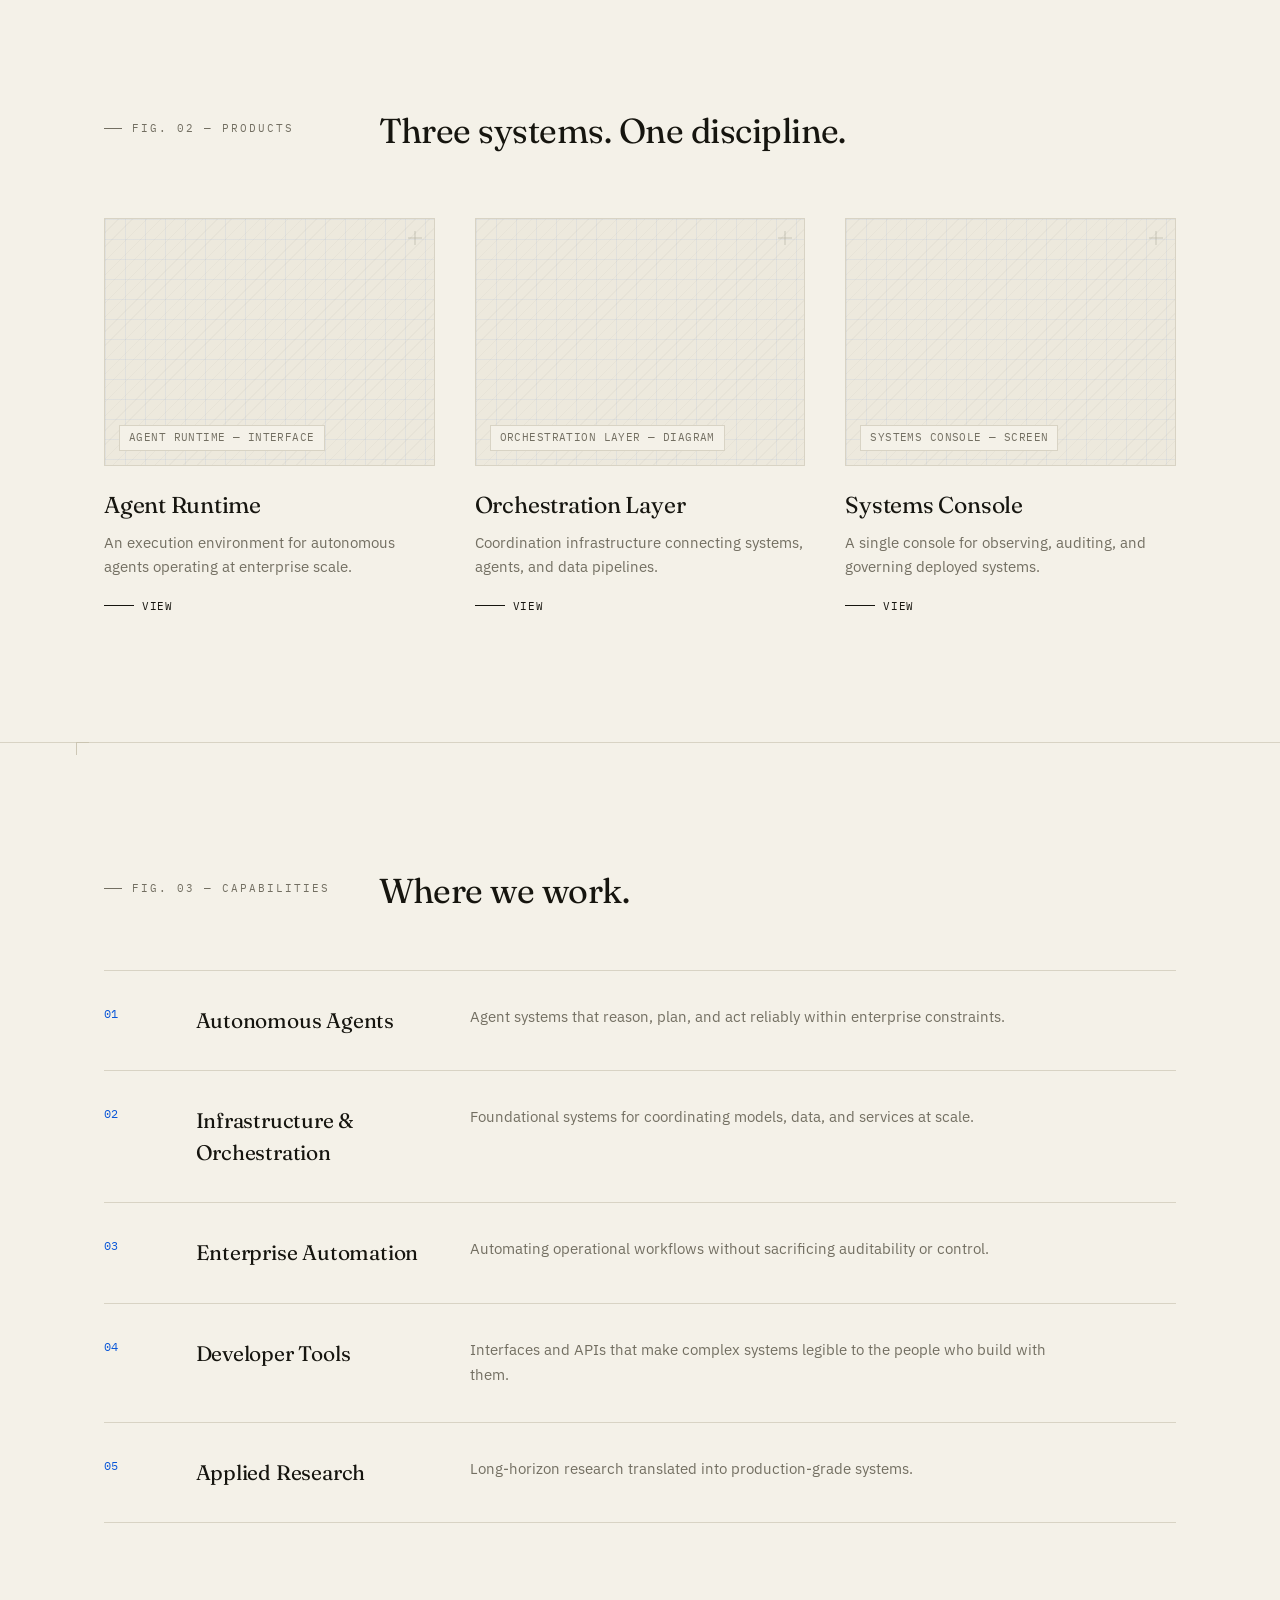
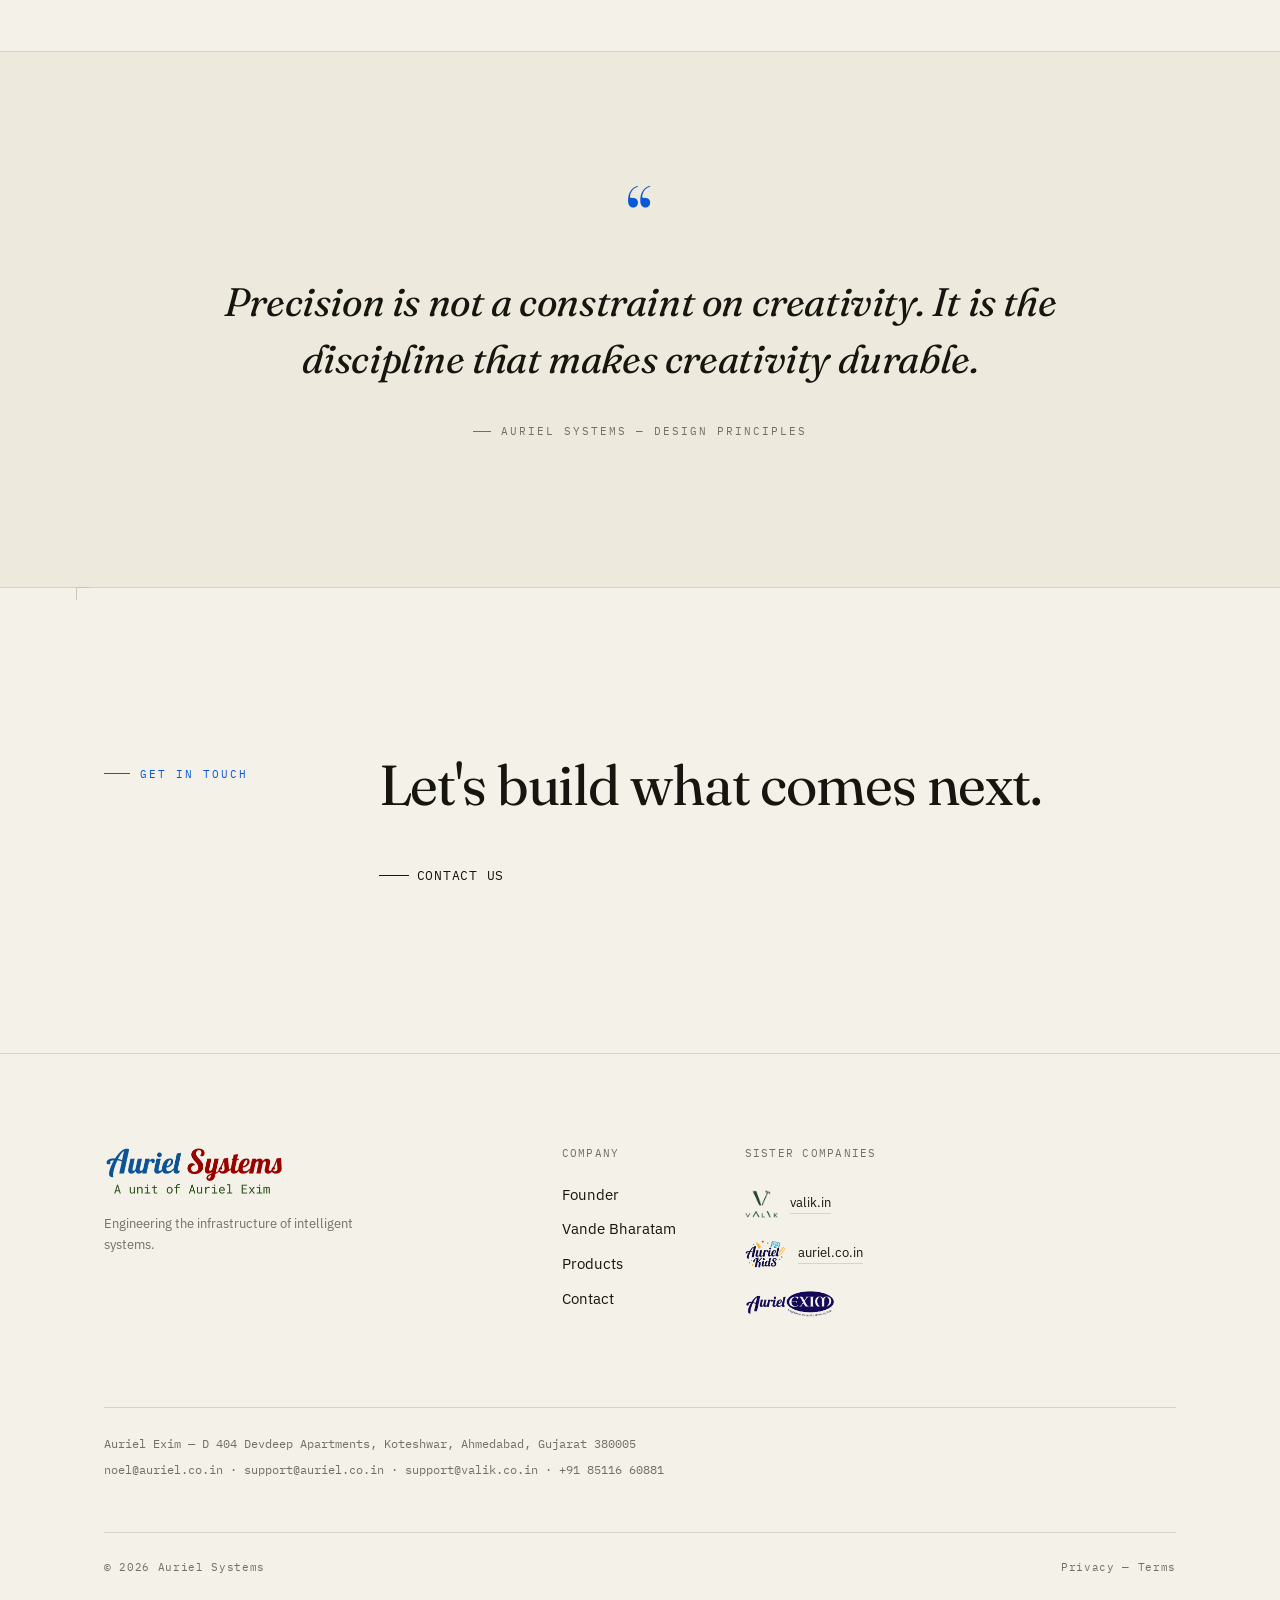
==== commit 1d5d6053: "Rename Innovation page to Vande Bharatam + add development roadmap - Rename innovation.html -> vande" ====
--- a/index.html
+++ b/index.html
@@ -31,7 +31,7 @@
     </button>
     <nav class="nav__links">
       <a class="nav__link" href="founder.html">Founder</a>
-      <a class="nav__link" href="innovation.html">Innovation</a>
+      <a class="nav__link" href="vandebharatam.html">Vande Bharatam</a>
       <a class="nav__link" href="products.html">Products</a>
       <a class="nav__link" href="contact.html">Contact</a>
     </nav>
@@ -195,7 +195,7 @@
     <div class="footer__col footer__col--company">
       <div class="footer__heading">Company</div>
       <a class="footer__link" href="founder.html">Founder</a>
-      <a class="footer__link" href="innovation.html">Innovation</a>
+      <a class="footer__link" href="vandebharatam.html">Vande Bharatam</a>
       <a class="footer__link" href="products.html">Products</a>
       <a class="footer__link" href="contact.html">Contact</a>
     </div>
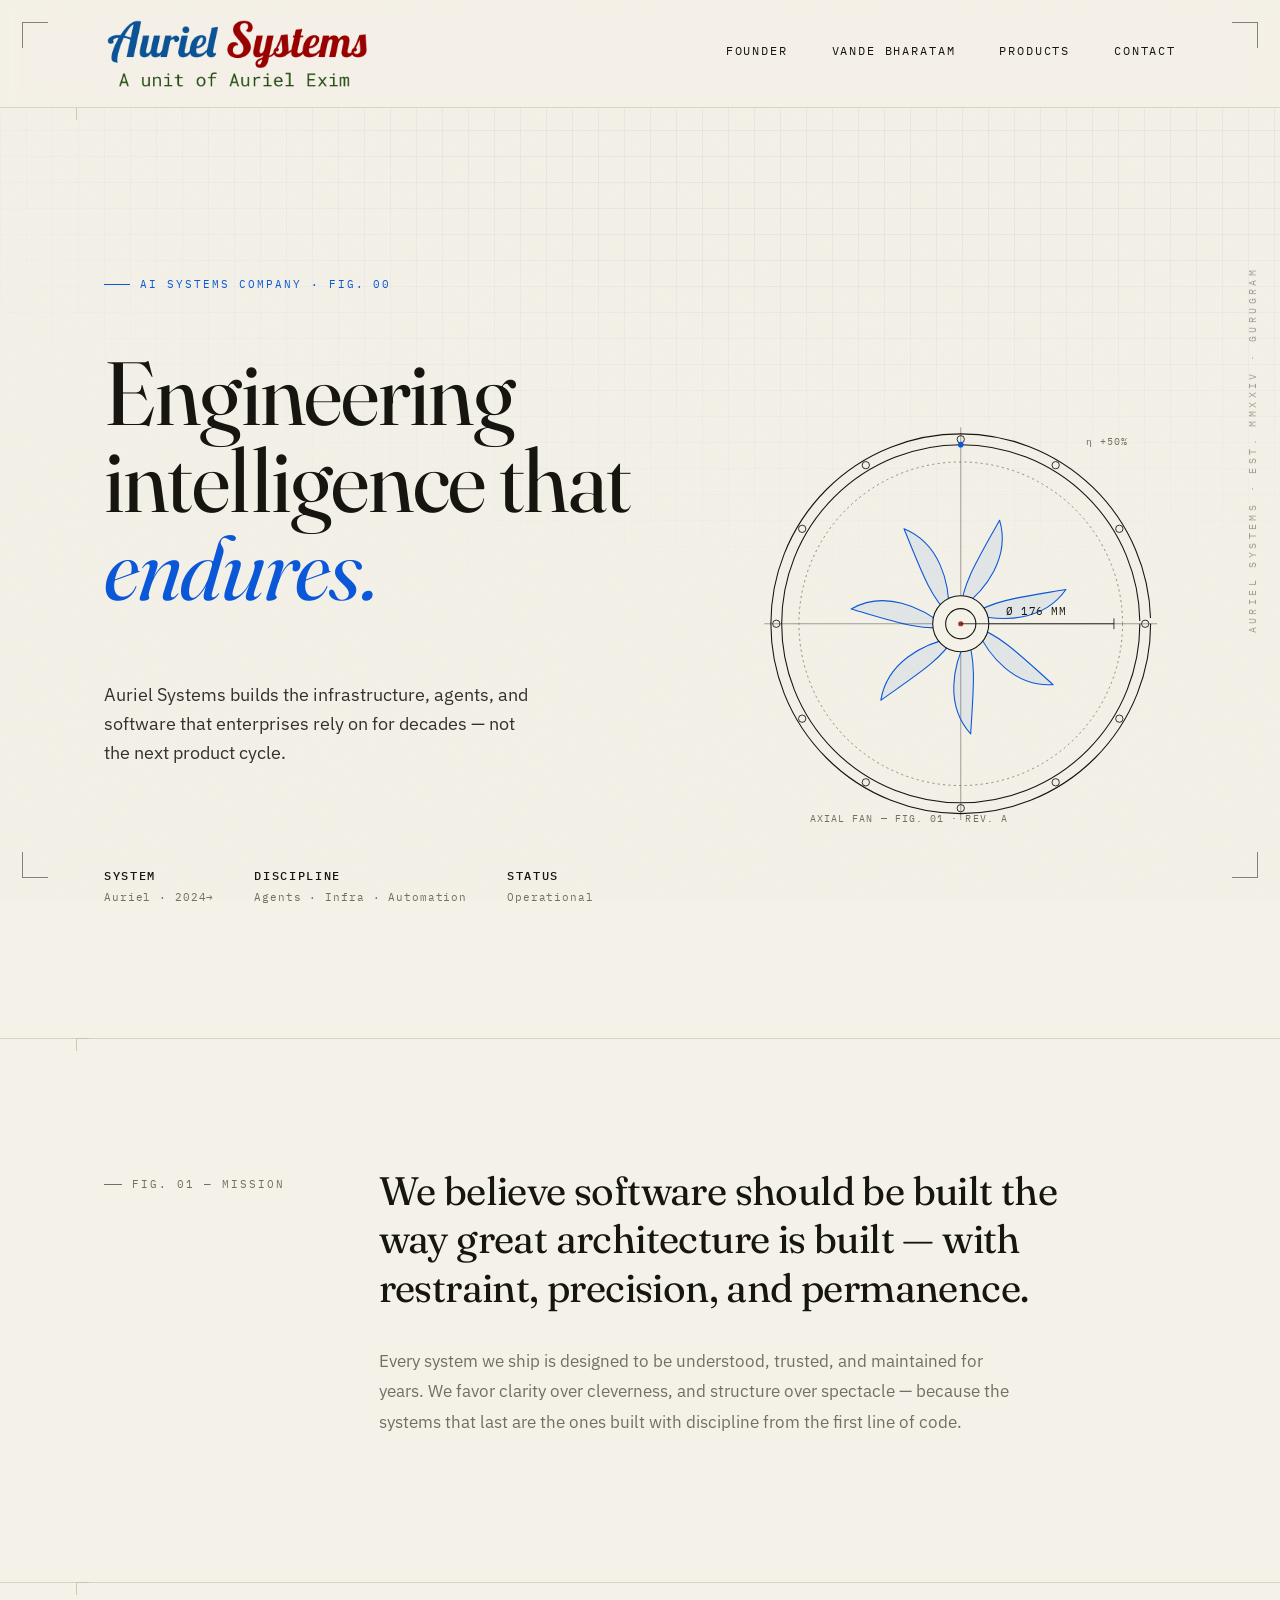
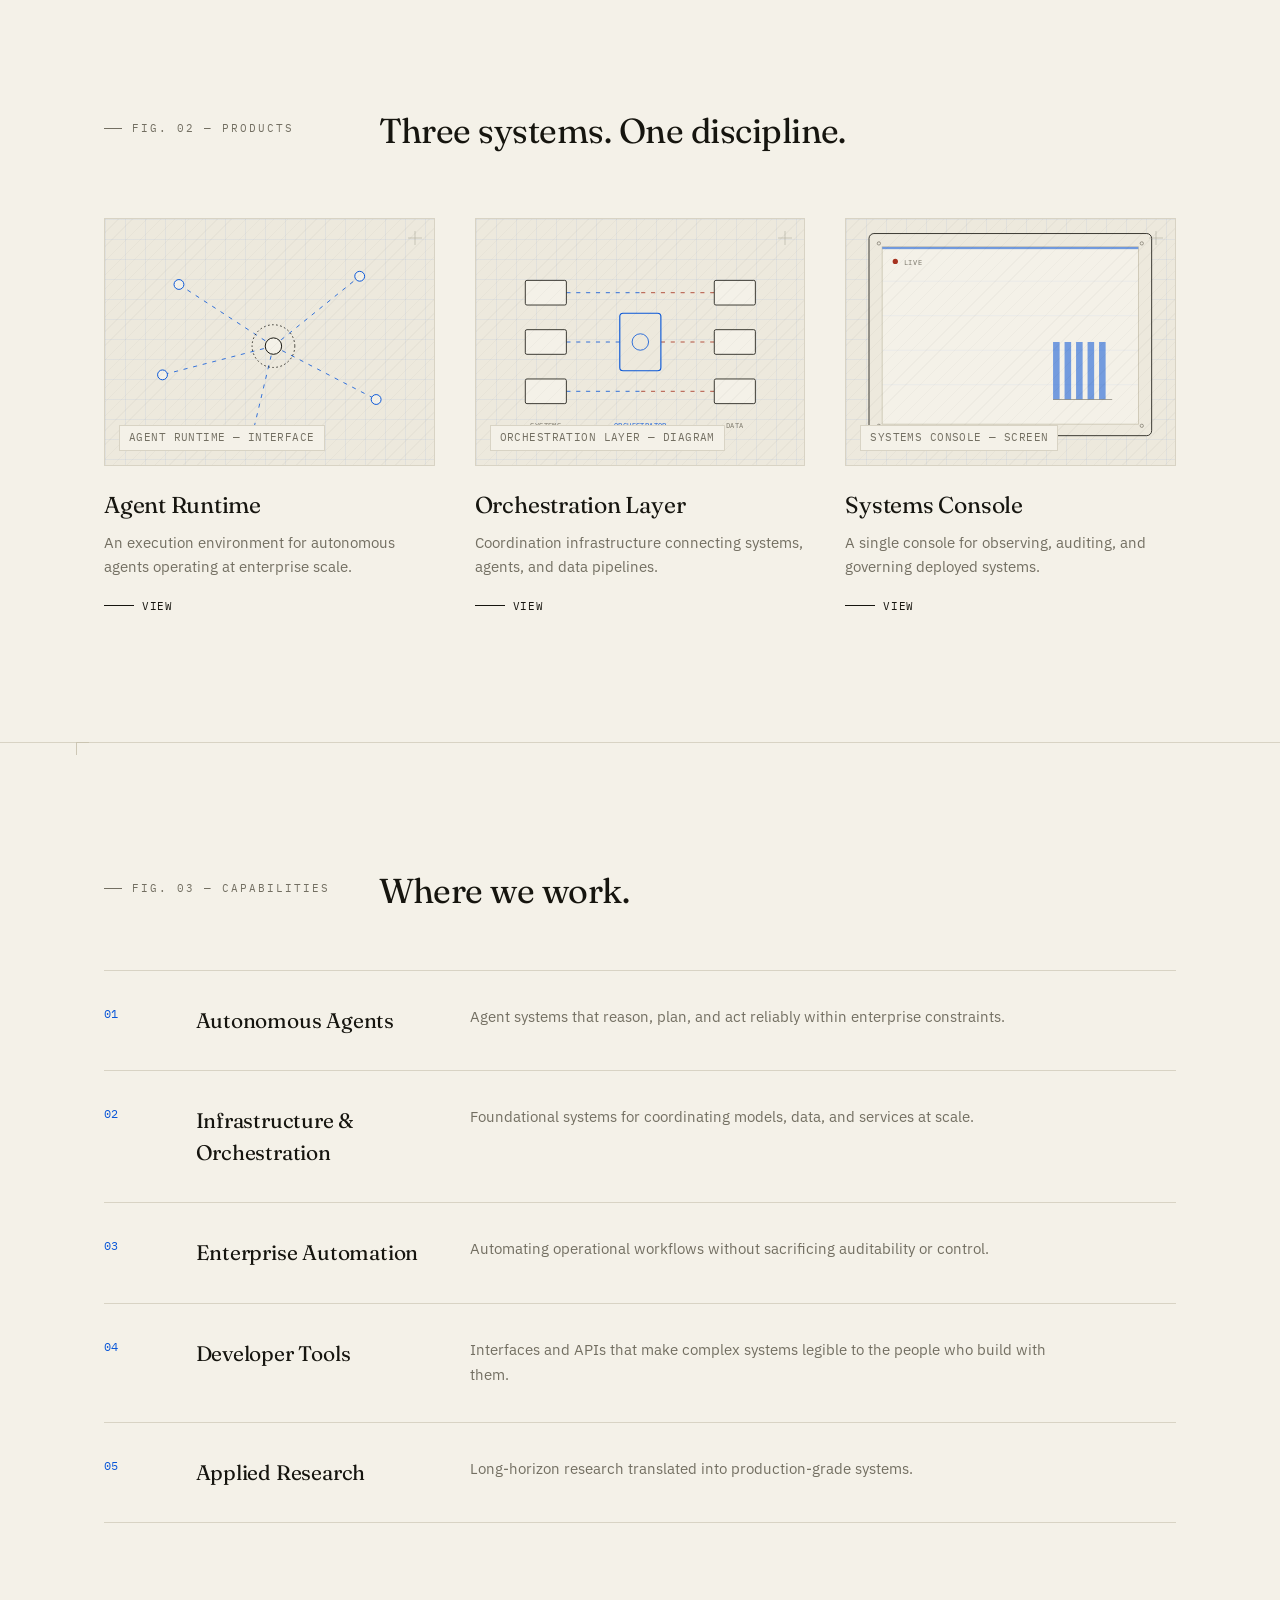
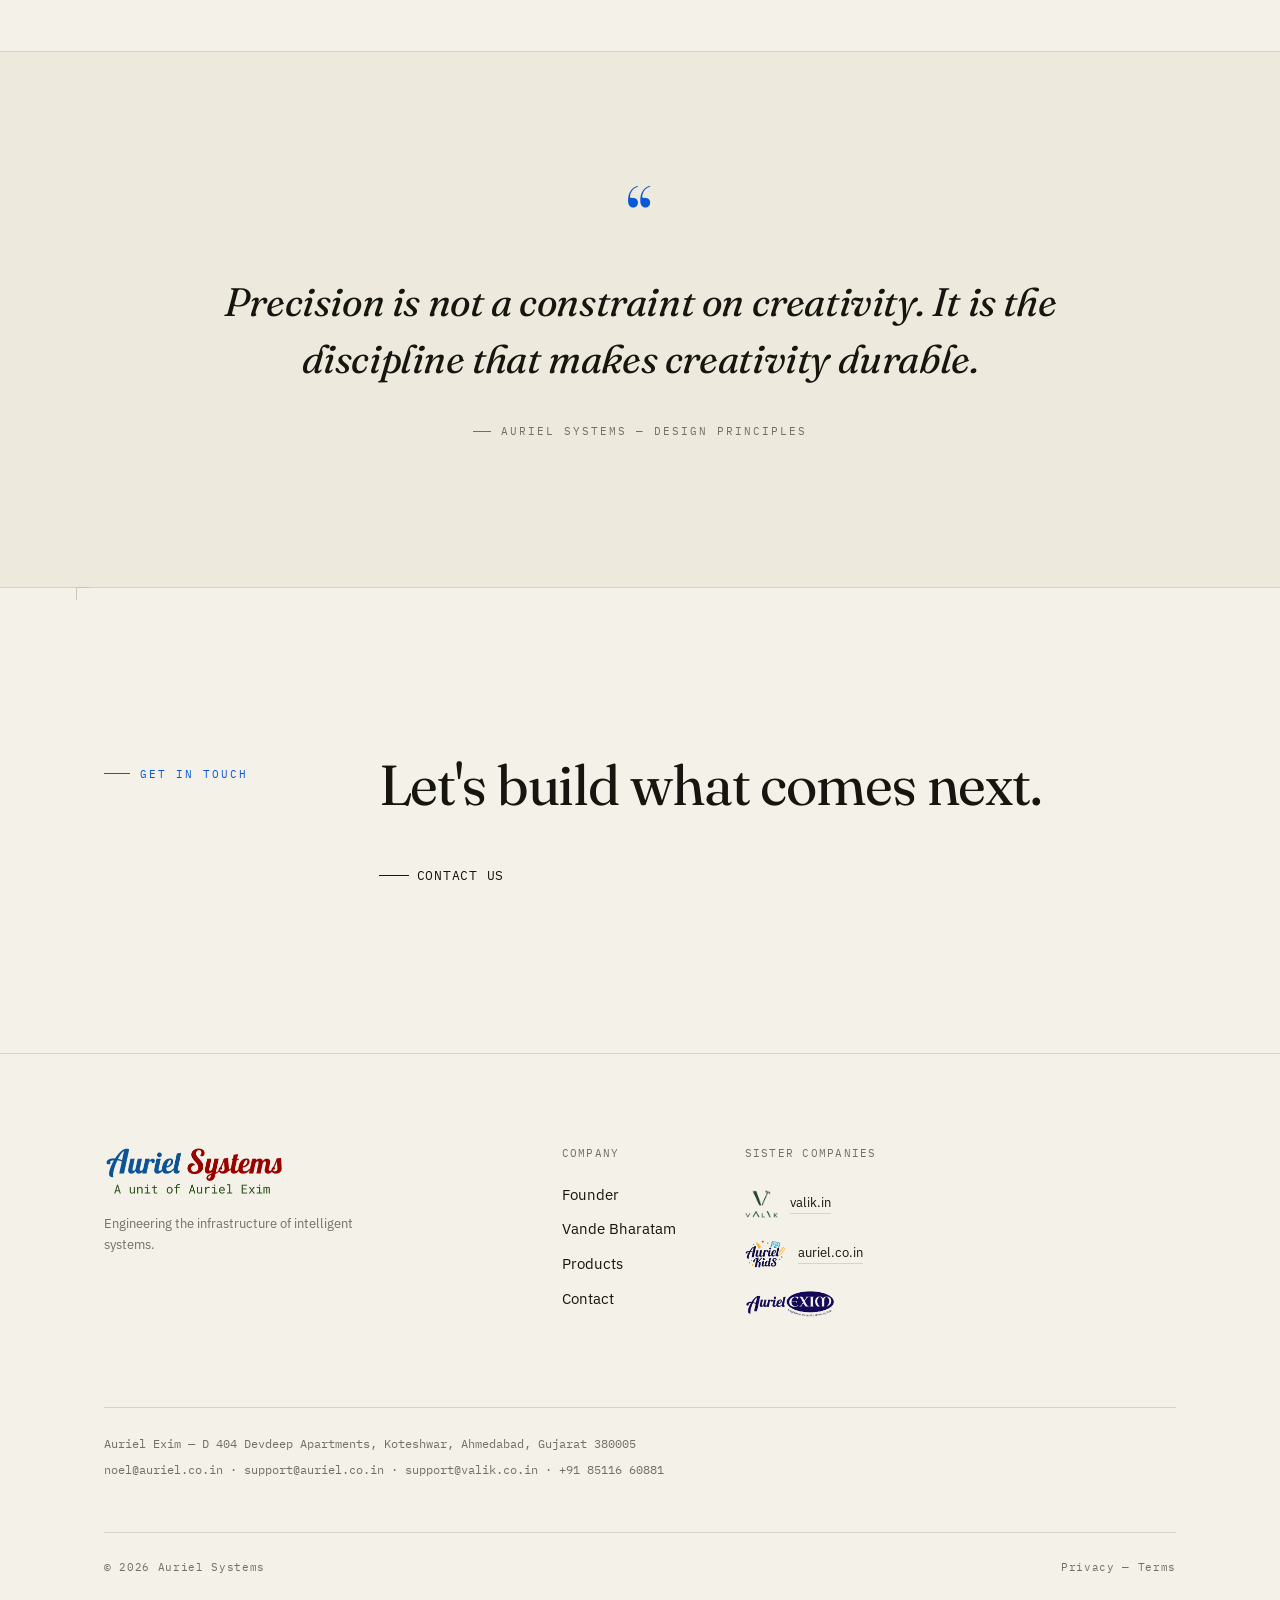
==== commit 3a067bd3: "Replace blueprint image placeholders with animated diagrams Swap the hatch-fill placeholder plates f" ====
--- a/index.html
+++ b/index.html
@@ -128,7 +128,25 @@
       </div>
       <div class="cards3">
         <article class="card">
-          <div class="ph-img"><span class="ph-img__label">AGENT RUNTIME — INTERFACE</span><svg class="ph-img__cross" width="14" height="14"><path d="M7 0v14M0 7h14" stroke="#736F62" stroke-width="0.6"/></svg></div>
+          <div class="ph-img">
+            <svg class="pd-svg" viewBox="0 0 400 300" preserveAspectRatio="xMidYMid slice">
+              <line x1="205" y1="155" x2="90" y2="80" stroke="var(--blue)" stroke-width="1" class="pd-flow" style="animation-delay:0s"/>
+              <line x1="205" y1="155" x2="310" y2="70" stroke="var(--blue)" stroke-width="1" class="pd-flow" style="animation-delay:.3s"/>
+              <line x1="205" y1="155" x2="330" y2="220" stroke="var(--blue)" stroke-width="1" class="pd-flow" style="animation-delay:.6s"/>
+              <line x1="205" y1="155" x2="180" y2="260" stroke="var(--blue)" stroke-width="1" class="pd-flow" style="animation-delay:.9s"/>
+              <line x1="205" y1="155" x2="70" y2="190" stroke="var(--blue)" stroke-width="1" class="pd-flow" style="animation-delay:1.2s"/>
+              <circle cx="205" cy="155" r="26" fill="none" stroke="var(--ink)" stroke-width="1" stroke-dasharray="2 3"/>
+              <circle class="pd-orbit" cx="205" cy="155" r="26" fill="none" stroke="none">
+                <circle cx="231" cy="155" r="2.4" fill="var(--red)"/>
+              </circle>
+              <circle cx="205" cy="155" r="10" fill="var(--paper)" stroke="var(--ink)" stroke-width="1.2"/>
+              <circle cx="90" cy="80" r="6" fill="var(--paper)" stroke="var(--blue)" stroke-width="1.2" class="pd-node" style="animation-delay:0s"/>
+              <circle cx="310" cy="70" r="6" fill="var(--paper)" stroke="var(--blue)" stroke-width="1.2" class="pd-node" style="animation-delay:.4s"/>
+              <circle cx="330" cy="220" r="6" fill="var(--paper)" stroke="var(--blue)" stroke-width="1.2" class="pd-node" style="animation-delay:.8s"/>
+              <circle cx="180" cy="260" r="6" fill="var(--paper)" stroke="var(--blue)" stroke-width="1.2" class="pd-node" style="animation-delay:1.2s"/>
+              <circle cx="70" cy="190" r="6" fill="var(--paper)" stroke="var(--blue)" stroke-width="1.2" class="pd-node" style="animation-delay:1.6s"/>
+            </svg>
+            <span class="ph-img__label">AGENT RUNTIME — INTERFACE</span><svg class="ph-img__cross" width="14" height="14"><path d="M7 0v14M0 7h14" stroke="#736F62" stroke-width="0.6"/></svg></div>
           <div>
             <h3>Agent Runtime</h3>
             <p>An execution environment for autonomous agents operating at enterprise scale.</p>
@@ -136,7 +154,27 @@
           </div>
         </article>
         <article class="card">
-          <div class="ph-img"><span class="ph-img__label">ORCHESTRATION LAYER — DIAGRAM</span><svg class="ph-img__cross" width="14" height="14"><path d="M7 0v14M0 7h14" stroke="#736F62" stroke-width="0.6"/></svg></div>
+          <div class="ph-img">
+            <svg class="pd-svg" viewBox="0 0 400 300" preserveAspectRatio="xMidYMid slice">
+              <line x1="110" y1="90" x2="200" y2="90"   stroke="var(--blue)" stroke-width="1" class="pd-flow" style="animation-delay:0s"/>
+              <line x1="110" y1="150" x2="200" y2="150" stroke="var(--blue)" stroke-width="1" class="pd-flow" style="animation-delay:.25s"/>
+              <line x1="110" y1="210" x2="200" y2="210" stroke="var(--blue)" stroke-width="1" class="pd-flow" style="animation-delay:.5s"/>
+              <line x1="290" y1="90" x2="200" y2="90"   stroke="var(--red)" stroke-width="1" class="pd-flow--rev" style="animation-delay:.15s"/>
+              <line x1="290" y1="150" x2="200" y2="150" stroke="var(--red)" stroke-width="1" class="pd-flow--rev" style="animation-delay:.4s"/>
+              <line x1="290" y1="210" x2="200" y2="210" stroke="var(--red)" stroke-width="1" class="pd-flow--rev" style="animation-delay:.65s"/>
+              <rect x="60" y="75" width="50" height="30" rx="2" fill="var(--paper)" stroke="var(--ink)" stroke-width="1"/>
+              <rect x="60" y="135" width="50" height="30" rx="2" fill="var(--paper)" stroke="var(--ink)" stroke-width="1"/>
+              <rect x="60" y="195" width="50" height="30" rx="2" fill="var(--paper)" stroke="var(--ink)" stroke-width="1"/>
+              <rect x="175" y="115" width="50" height="70" rx="4" fill="var(--paper-2)" stroke="var(--blue)" stroke-width="1.4"/>
+              <circle cx="200" cy="150" r="10" fill="none" stroke="var(--blue)" stroke-width="1" class="pd-node--soft"/>
+              <rect x="290" y="75" width="50" height="30" rx="2" fill="var(--paper)" stroke="var(--ink)" stroke-width="1"/>
+              <rect x="290" y="135" width="50" height="30" rx="2" fill="var(--paper)" stroke="var(--ink)" stroke-width="1"/>
+              <rect x="290" y="195" width="50" height="30" rx="2" fill="var(--paper)" stroke="var(--ink)" stroke-width="1"/>
+              <text x="85" y="255" text-anchor="middle" font-family="IBM Plex Mono, monospace" font-size="8" fill="var(--muted)" letter-spacing="0.5">SYSTEMS</text>
+              <text x="200" y="255" text-anchor="middle" font-family="IBM Plex Mono, monospace" font-size="8" fill="var(--blue)" letter-spacing="0.5">ORCHESTRATOR</text>
+              <text x="315" y="255" text-anchor="middle" font-family="IBM Plex Mono, monospace" font-size="8" fill="var(--muted)" letter-spacing="0.5">DATA</text>
+            </svg>
+            <span class="ph-img__label">ORCHESTRATION LAYER — DIAGRAM</span><svg class="ph-img__cross" width="14" height="14"><path d="M7 0v14M0 7h14" stroke="#736F62" stroke-width="0.6"/></svg></div>
           <div>
             <h3>Orchestration Layer</h3>
             <p>Coordination infrastructure connecting systems, agents, and data pipelines.</p>
@@ -144,7 +182,36 @@
           </div>
         </article>
         <article class="card">
-          <div class="ph-img"><span class="ph-img__label">SYSTEMS CONSOLE — SCREEN</span><svg class="ph-img__cross" width="14" height="14"><path d="M7 0v14M0 7h14" stroke="#736F62" stroke-width="0.6"/></svg></div>
+          <div class="ph-img">
+            <svg class="pd-svg" viewBox="0 0 400 300" preserveAspectRatio="xMidYMid slice">
+              <defs><clipPath id="consoleClipHome"><rect x="44" y="34" width="312" height="216"/></clipPath></defs>
+              <rect x="28" y="18" width="344" height="246" rx="6" fill="var(--paper-2)" stroke="var(--ink)" stroke-width="1"/>
+              <circle cx="40" cy="30" r="2" fill="none" stroke="var(--muted)" stroke-width="0.8"/>
+              <circle cx="360" cy="30" r="2" fill="none" stroke="var(--muted)" stroke-width="0.8"/>
+              <circle cx="40" cy="252" r="2" fill="none" stroke="var(--muted)" stroke-width="0.8"/>
+              <circle cx="360" cy="252" r="2" fill="none" stroke="var(--muted)" stroke-width="0.8"/>
+              <rect x="44" y="34" width="312" height="216" fill="var(--paper)" stroke="var(--line-2)" stroke-width="1"/>
+              <g clip-path="url(#consoleClipHome)" stroke="var(--grid)">
+                <line x1="44" y1="76"  x2="356" y2="76"/>
+                <line x1="44" y1="118" x2="356" y2="118"/>
+                <line x1="44" y1="160" x2="356" y2="160"/>
+                <line x1="44" y1="202" x2="356" y2="202"/>
+              </g>
+              <g clip-path="url(#consoleClipHome)">
+                <rect class="pd-scan" x="44" y="34" width="312" height="3" fill="var(--blue)" opacity="0.55"/>
+              </g>
+              <g>
+                <rect class="pd-bar" x="252" y="150" width="8" height="70" fill="var(--blue)" fill-opacity="0.55" style="animation-delay:0s"/>
+                <rect class="pd-bar" x="266" y="150" width="8" height="70" fill="var(--blue)" fill-opacity="0.55" style="animation-delay:.2s"/>
+                <rect class="pd-bar" x="280" y="150" width="8" height="70" fill="var(--blue)" fill-opacity="0.55" style="animation-delay:.4s"/>
+                <rect class="pd-bar" x="294" y="150" width="8" height="70" fill="var(--blue)" fill-opacity="0.55" style="animation-delay:.6s"/>
+                <rect class="pd-bar" x="308" y="150" width="8" height="70" fill="var(--blue)" fill-opacity="0.55" style="animation-delay:.8s"/>
+                <line x1="252" y1="220" x2="324" y2="220" stroke="var(--muted)" stroke-width="0.75"/>
+              </g>
+              <circle cx="60" cy="52" r="3.2" fill="var(--red)" class="pd-node--soft"/>
+              <text x="70" y="56" font-family="IBM Plex Mono, monospace" font-size="9" fill="var(--muted)" letter-spacing="1">LIVE</text>
+            </svg>
+            <span class="ph-img__label">SYSTEMS CONSOLE — SCREEN</span><svg class="ph-img__cross" width="14" height="14"><path d="M7 0v14M0 7h14" stroke="#736F62" stroke-width="0.6"/></svg></div>
           <div>
             <h3>Systems Console</h3>
             <p>A single console for observing, auditing, and governing deployed systems.</p>
--- a/css/styles.css
+++ b/css/styles.css
@@ -279,6 +279,63 @@
 }
 .ph-img__cross { position: absolute; top: 12px; right: 12px; opacity: 0.5; }
 
+/* ---------- product diagrams (animated blueprint illustrations) ---------- */
+.pd-svg { position: absolute; inset: 0; width: 100%; height: 100%; z-index: 0; }
+
+@keyframes pdPulse {
+  0%, 100% { opacity: 0.35; r: 3.2; }
+  50%      { opacity: 1;    r: 5;   }
+}
+@keyframes pdPulseSoft {
+  0%, 100% { opacity: 0.5; }
+  50%      { opacity: 1;   }
+}
+@keyframes pdFlow {
+  to { stroke-dashoffset: -24; }
+}
+@keyframes pdFlowRev {
+  to { stroke-dashoffset: 24; }
+}
+@keyframes pdScan {
+  0%   { transform: translateY(0);    opacity: 0; }
+  8%   { opacity: 0.9; }
+  92%  { opacity: 0.9; }
+  100% { transform: translateY(216px); opacity: 0; }
+}
+@keyframes pdBar {
+  0%, 100% { transform: scaleY(0.35); }
+  50%      { transform: scaleY(1);    }
+}
+@keyframes pdBlink {
+  0%, 45%  { opacity: 1; }
+  50%, 95% { opacity: 0; }
+  100%     { opacity: 1; }
+}
+@keyframes pdType {
+  from { opacity: 0; transform: scaleX(0.4); }
+  to   { opacity: 1; transform: scaleX(1);   }
+}
+@keyframes pdOrbit {
+  from { transform: rotate(0deg); }
+  to   { transform: rotate(360deg); }
+}
+
+.pd-node        { animation: pdPulse 2.6s ease-in-out infinite; transform-origin: center; transform-box: fill-box; }
+.pd-node--soft   { animation: pdPulseSoft 3.2s ease-in-out infinite; }
+.pd-flow         { stroke-dasharray: 5 7; animation: pdFlow 1.6s linear infinite; }
+.pd-flow--rev     { stroke-dasharray: 5 7; animation: pdFlowRev 1.9s linear infinite; }
+.pd-scan         { animation: pdScan 3.4s ease-in-out infinite; }
+.pd-bar          { animation: pdBar 1.8s ease-in-out infinite; transform-box: fill-box; transform-origin: bottom; }
+.pd-blink        { animation: pdBlink 1.1s steps(1) infinite; }
+.pd-type         { animation: pdType 0.5s var(--ease) both; transform-box: fill-box; transform-origin: left center; }
+.pd-orbit        { animation: pdOrbit 7s linear infinite; transform-origin: center; transform-box: fill-box; }
+
+@media (prefers-reduced-motion: reduce) {
+  .pd-node, .pd-node--soft, .pd-flow, .pd-flow--rev, .pd-scan, .pd-bar, .pd-blink, .pd-type, .pd-orbit {
+    animation: none !important;
+  }
+}
+
 /* ---------- data rows (capabilities / journey) ---------- */
 .row {
   position: relative;
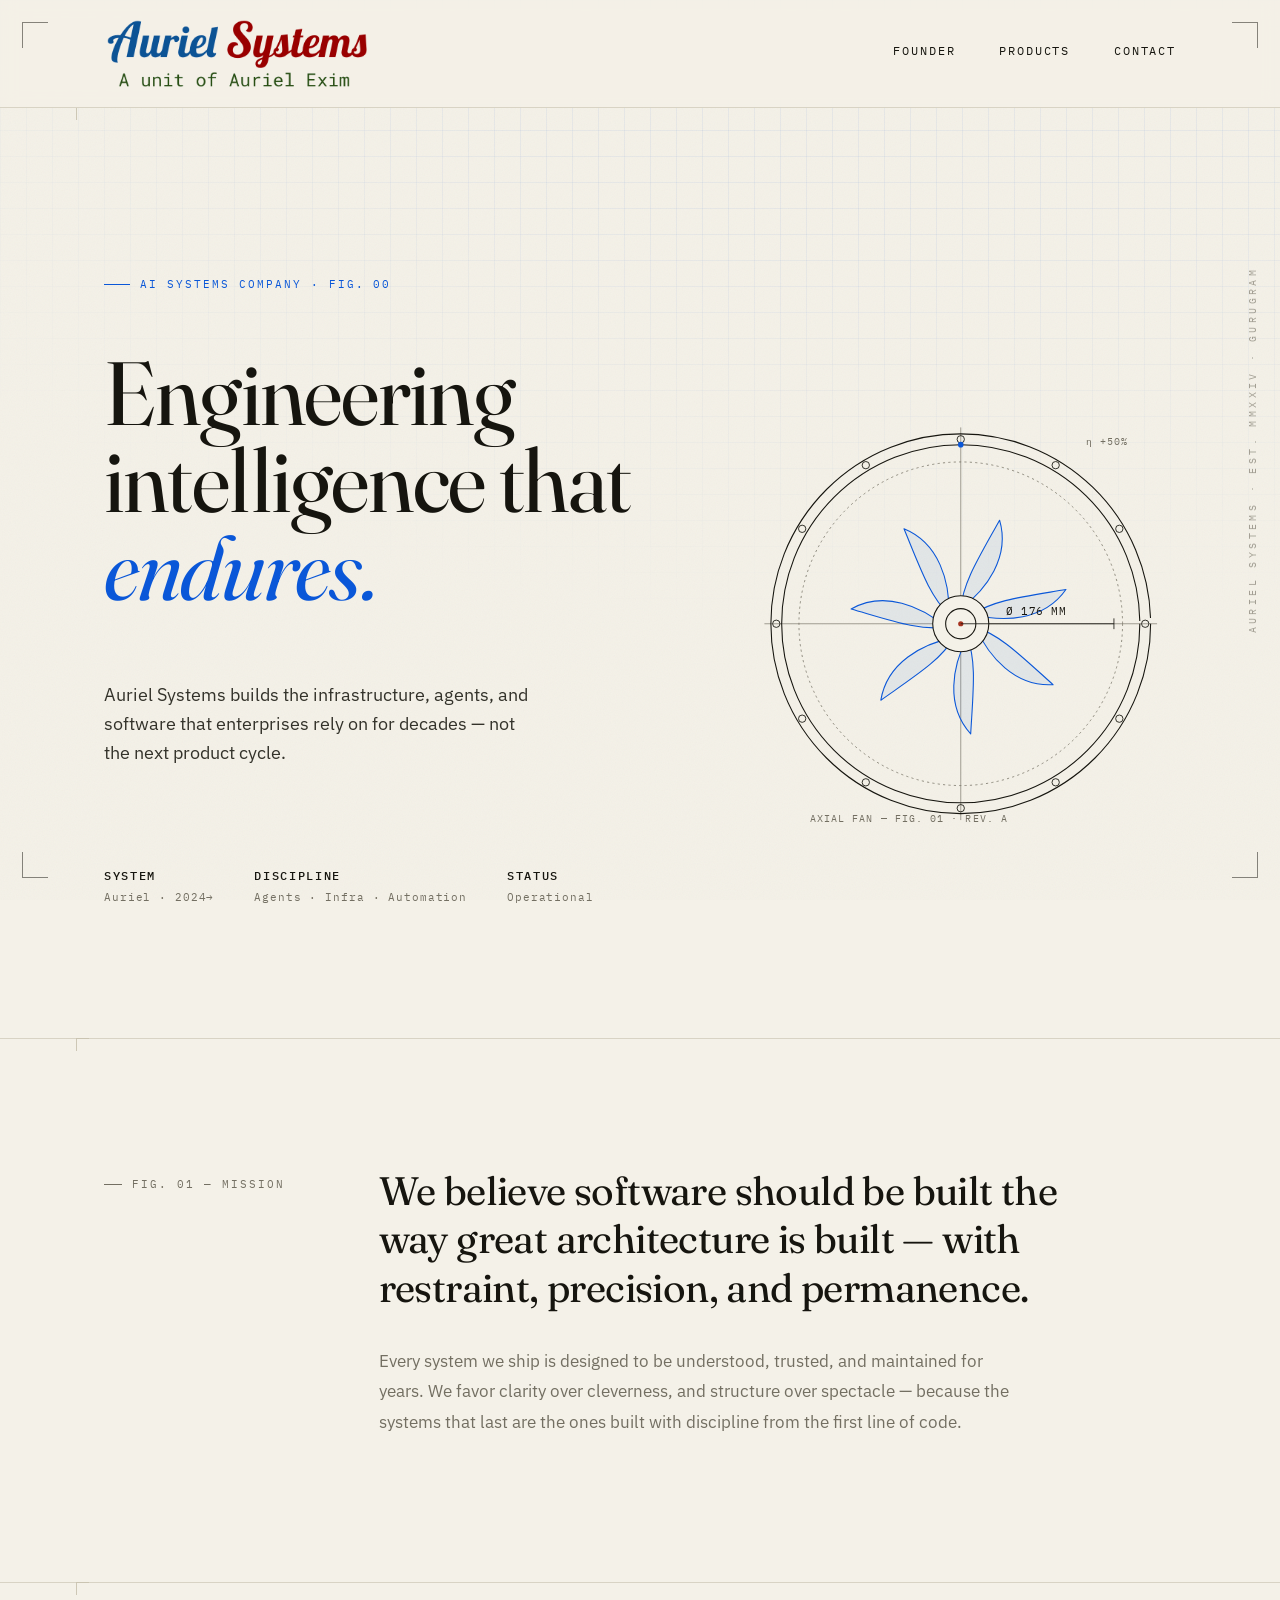
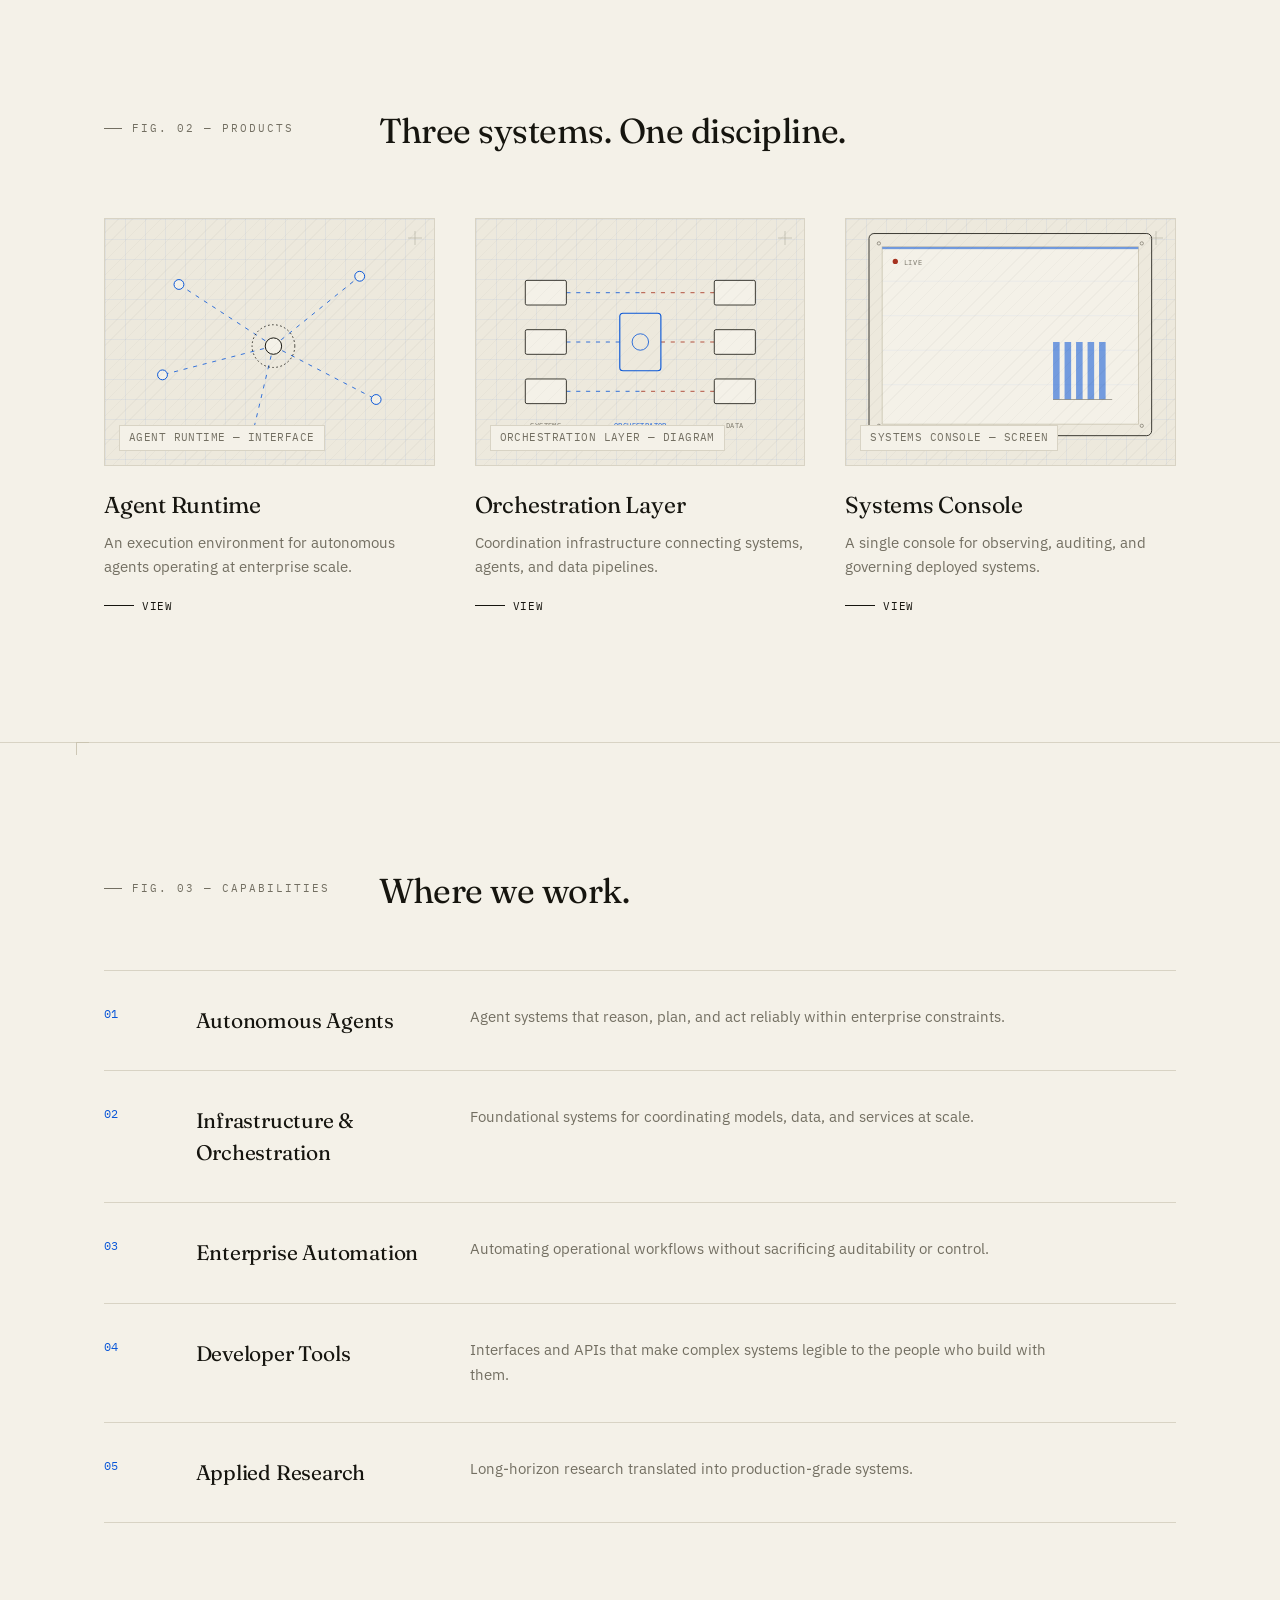
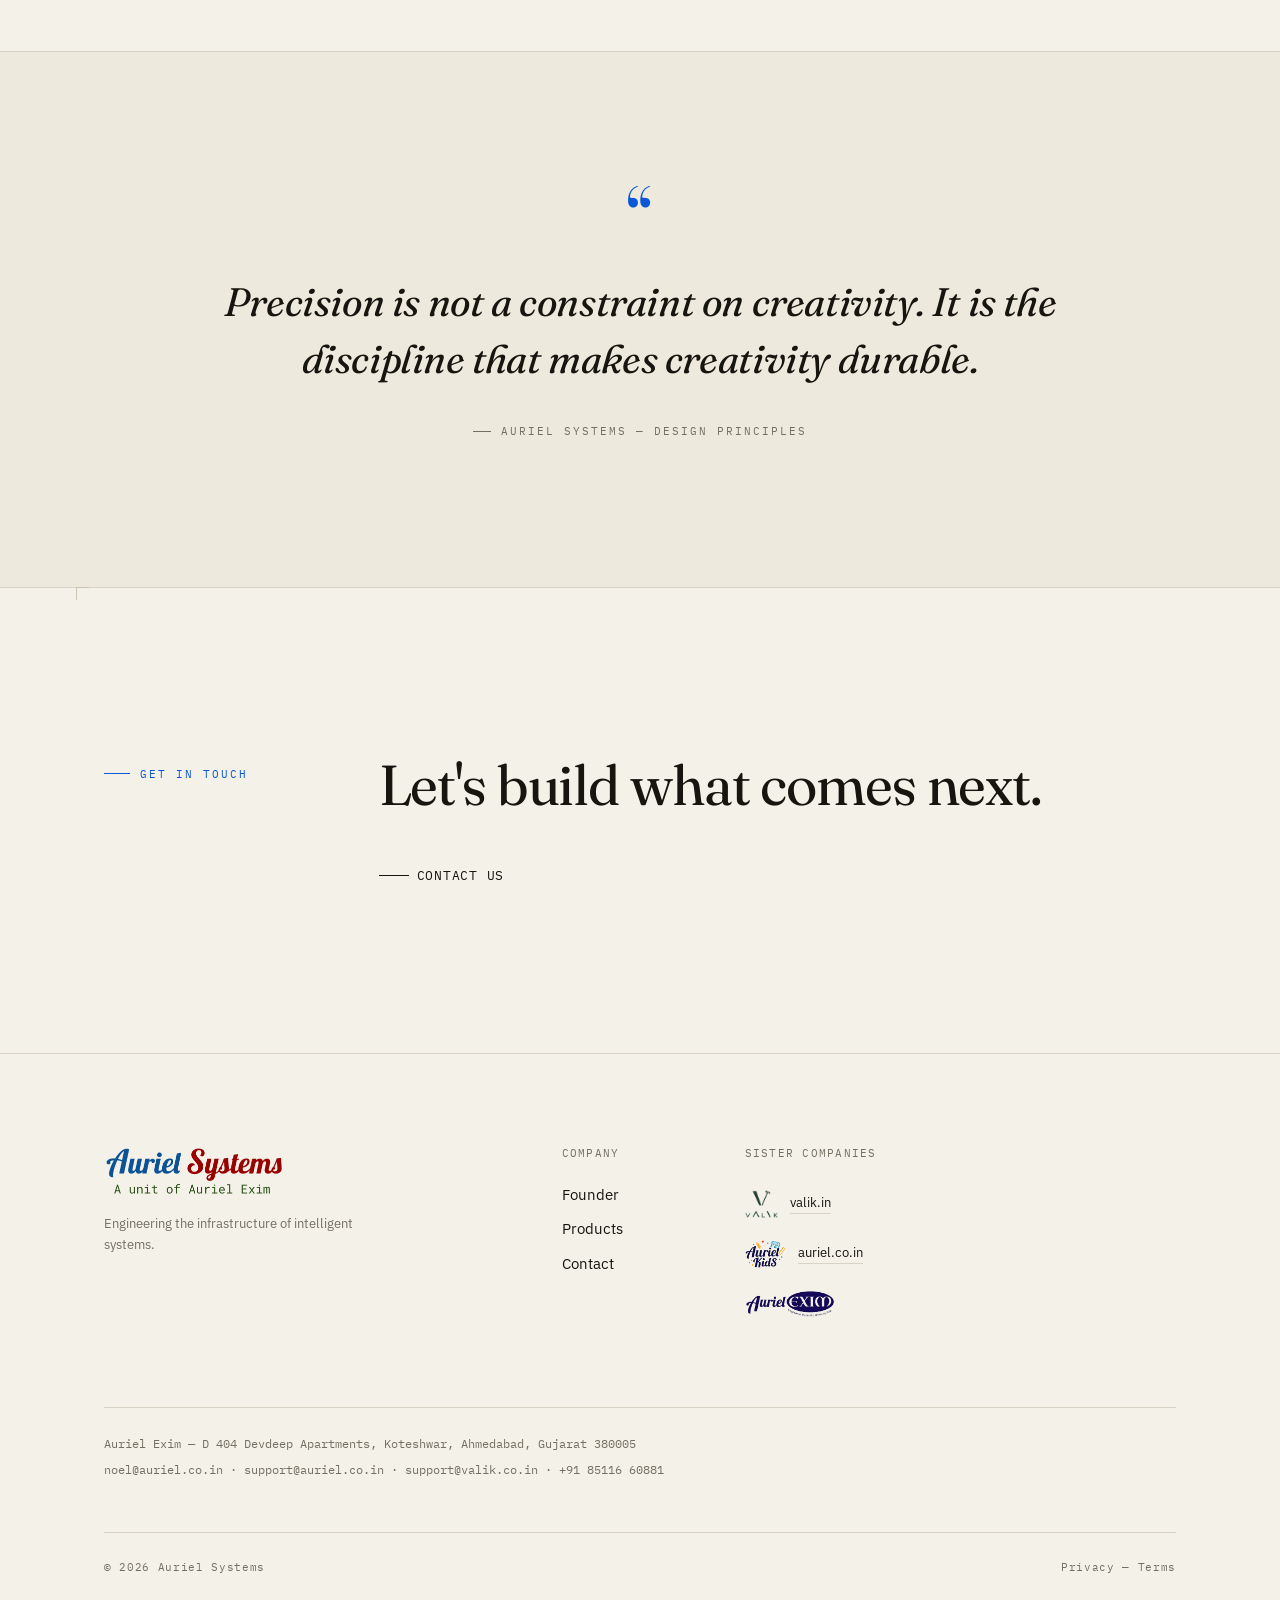
==== commit 1b9a003a: "Hide Vande Bharatam link from site navigation Remove the "Vande Bharatam" entry from the nav and foo" ====
--- a/index.html
+++ b/index.html
@@ -31,7 +31,6 @@
     </button>
     <nav class="nav__links">
       <a class="nav__link" href="founder.html">Founder</a>
-      <a class="nav__link" href="vandebharatam.html">Vande Bharatam</a>
       <a class="nav__link" href="products.html">Products</a>
       <a class="nav__link" href="contact.html">Contact</a>
     </nav>
@@ -262,7 +261,6 @@
     <div class="footer__col footer__col--company">
       <div class="footer__heading">Company</div>
       <a class="footer__link" href="founder.html">Founder</a>
-      <a class="footer__link" href="vandebharatam.html">Vande Bharatam</a>
       <a class="footer__link" href="products.html">Products</a>
       <a class="footer__link" href="contact.html">Contact</a>
     </div>
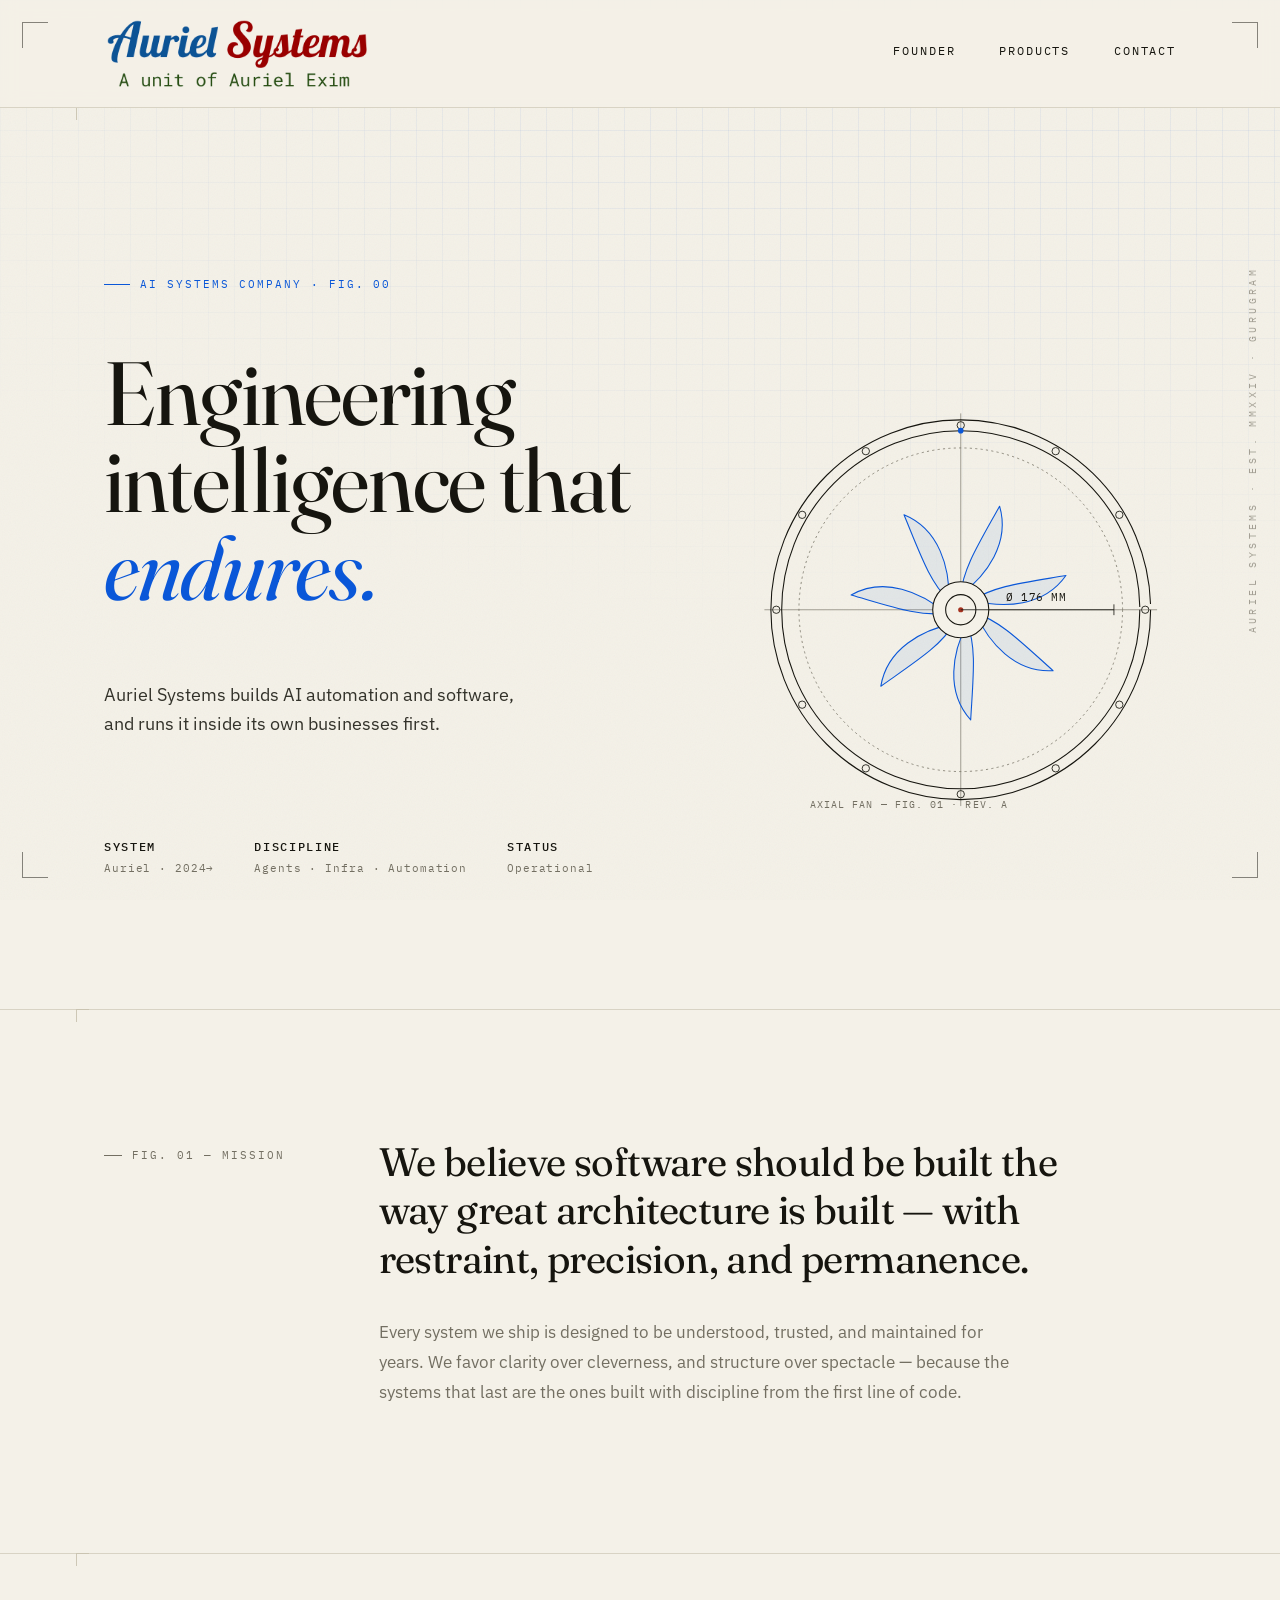
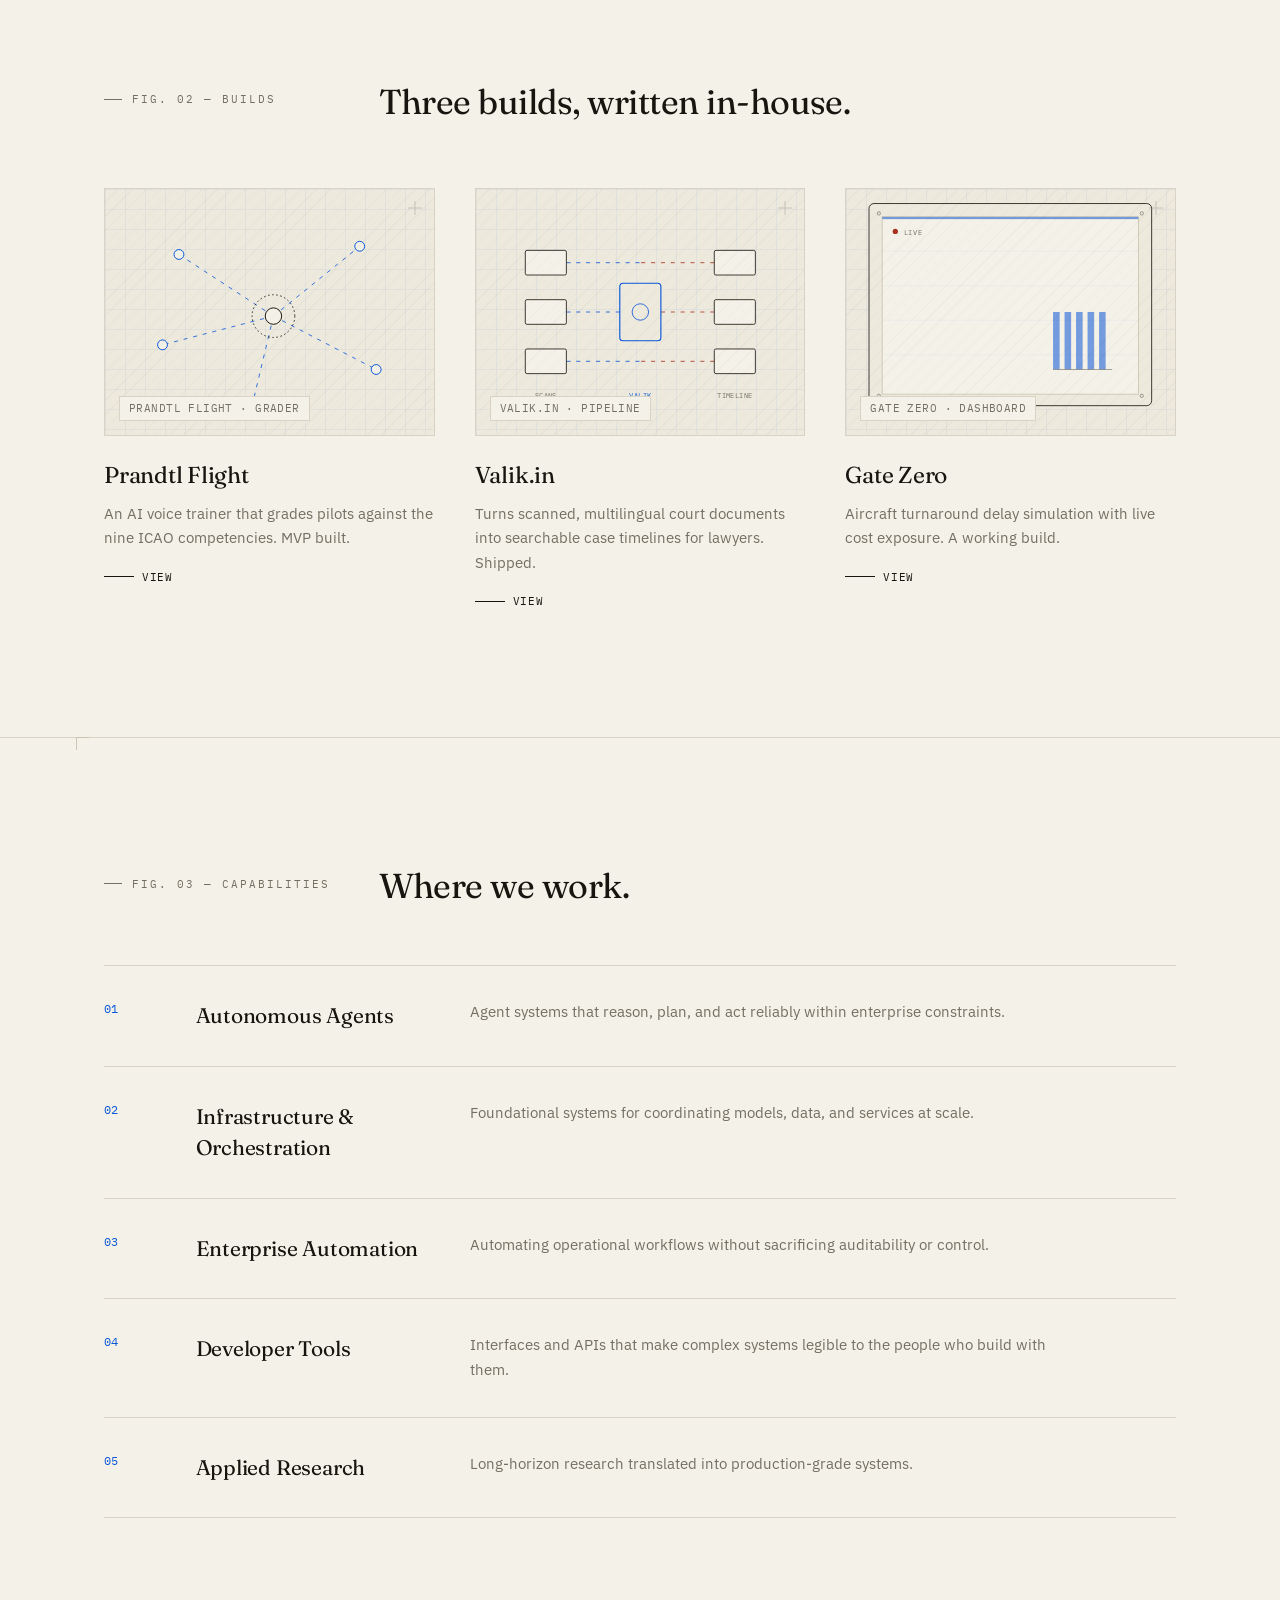
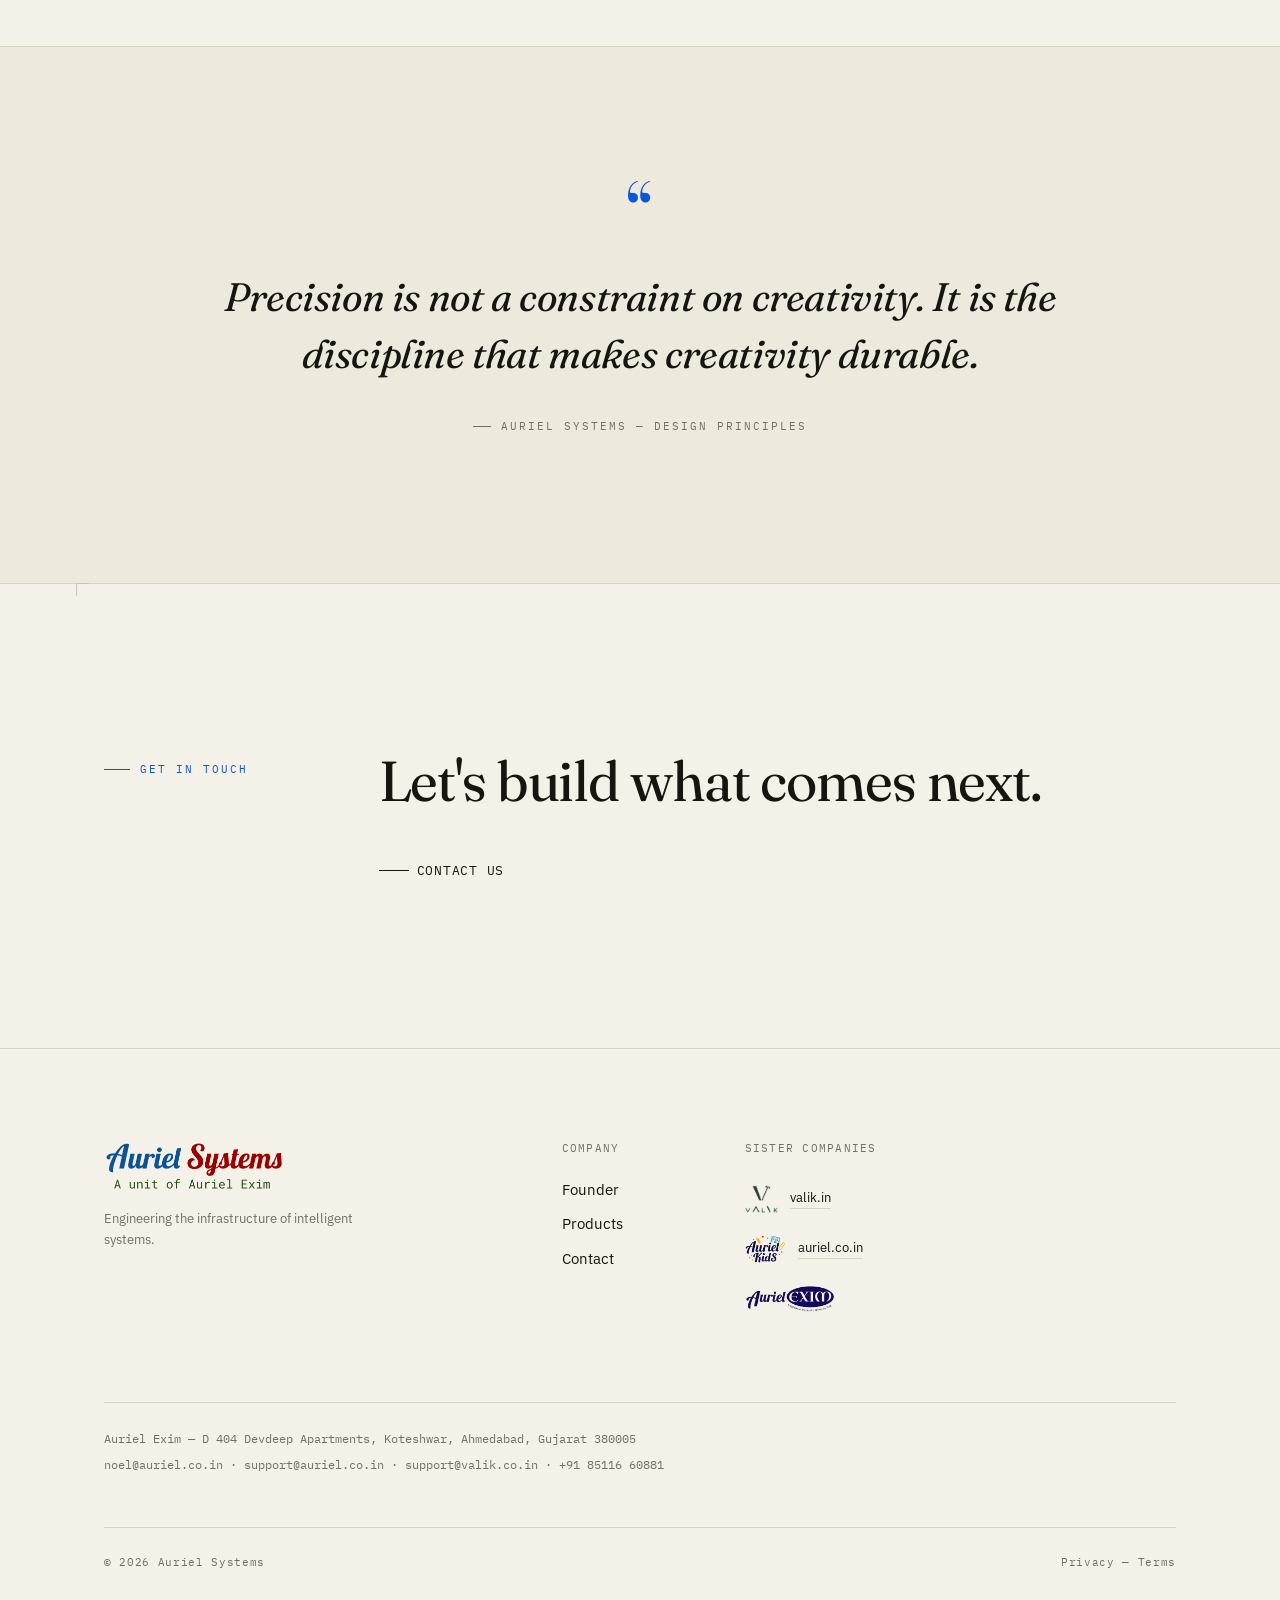
==== commit 85ac242b: "Align site with resume: real builds, accurate founder story - Products and homepage: replace placeho" ====
--- a/index.html
+++ b/index.html
@@ -4,7 +4,7 @@
   <meta charset="utf-8">
   <meta name="viewport" content="width=device-width, initial-scale=1">
   <title>Auriel Systems — Engineering intelligence that endures</title>
-  <meta name="description" content="Auriel Systems builds the infrastructure, agents, and software that enterprises rely on for decades — not the next product cycle.">
+  <meta name="description" content="Auriel Systems builds AI automation and software, and runs it inside its own businesses first.">
   <link rel="canonical" href="https://auriel.systems/">
   <meta property="og:title" content="Auriel Systems — Engineering intelligence that endures">
   <meta property="og:description" content="AI systems company. Infrastructure, agents, and software built with restraint, precision, and permanence.">
@@ -42,7 +42,7 @@
     <section class="section hero grid12">
       <div class="eyebrow eyebrow--blue animate-up" style="animation-delay:.05s">AI Systems Company · Fig. 00</div>
       <h1 class="display animate-up" style="animation-delay:.12s">Engineering intelligence that <span class="em">endures.</span></h1>
-      <p class="lead animate-up" style="animation-delay:.22s">Auriel Systems builds the infrastructure, agents, and software that enterprises rely on for decades — not the next product cycle.</p>
+      <p class="lead animate-up" style="animation-delay:.22s">Auriel Systems builds AI automation and software, and runs it inside its own businesses first.</p>
 
       <!-- Live technical instrument: the patented axial fan -->
       <div class="hero__instrument animate-up" style="animation-delay:.3s" aria-hidden="true">
@@ -96,8 +96,7 @@
           </g>
           <text x="270" y="192" text-anchor="middle" font-family="IBM Plex Mono, monospace" font-size="10" fill="#16150F" letter-spacing="0.5">Ø 176 MM</text>
           <text x="60" y="384" font-family="IBM Plex Mono, monospace" font-size="9" fill="#736F62" letter-spacing="1">AXIAL FAN — FIG. 01 · REV. A</text>
-          <text x="316" y="34" font-family="IBM Plex Mono, monospace" font-size="9" fill="#736F62" letter-spacing="1">η +50%</text>
-        </svg>
+                  </svg>
       </div>
 
       <!-- spec strip -->
@@ -122,8 +121,8 @@
     <!-- Products preview -->
     <section class="section">
       <div class="grid12" style="margin-bottom:66px">
-        <div class="col-3"><span class="eyebrow">Fig. 02 — Products</span></div>
-        <h2 class="h2-sm col-4-8">Three systems. One discipline.</h2>
+        <div class="col-3"><span class="eyebrow">Fig. 02 — Builds</span></div>
+        <h2 class="h2-sm col-4-8">Three builds, written in-house.</h2>
       </div>
       <div class="cards3">
         <article class="card">
@@ -145,10 +144,10 @@
               <circle cx="180" cy="260" r="6" fill="var(--paper)" stroke="var(--blue)" stroke-width="1.2" class="pd-node" style="animation-delay:1.2s"/>
               <circle cx="70" cy="190" r="6" fill="var(--paper)" stroke="var(--blue)" stroke-width="1.2" class="pd-node" style="animation-delay:1.6s"/>
             </svg>
-            <span class="ph-img__label">AGENT RUNTIME — INTERFACE</span><svg class="ph-img__cross" width="14" height="14"><path d="M7 0v14M0 7h14" stroke="#736F62" stroke-width="0.6"/></svg></div>
+            <span class="ph-img__label">PRANDTL FLIGHT · GRADER</span><svg class="ph-img__cross" width="14" height="14"><path d="M7 0v14M0 7h14" stroke="#736F62" stroke-width="0.6"/></svg></div>
           <div>
-            <h3>Agent Runtime</h3>
-            <p>An execution environment for autonomous agents operating at enterprise scale.</p>
+            <h3>Prandtl Flight</h3>
+            <p>An AI voice trainer that grades pilots against the nine ICAO competencies. MVP built.</p>
             <a class="link-underline link-underline--sm" href="products.html" style="margin-top:18px"><span class="lu-line"></span>View</a>
           </div>
         </article>
@@ -169,14 +168,14 @@
               <rect x="290" y="75" width="50" height="30" rx="2" fill="var(--paper)" stroke="var(--ink)" stroke-width="1"/>
               <rect x="290" y="135" width="50" height="30" rx="2" fill="var(--paper)" stroke="var(--ink)" stroke-width="1"/>
               <rect x="290" y="195" width="50" height="30" rx="2" fill="var(--paper)" stroke="var(--ink)" stroke-width="1"/>
-              <text x="85" y="255" text-anchor="middle" font-family="IBM Plex Mono, monospace" font-size="8" fill="var(--muted)" letter-spacing="0.5">SYSTEMS</text>
-              <text x="200" y="255" text-anchor="middle" font-family="IBM Plex Mono, monospace" font-size="8" fill="var(--blue)" letter-spacing="0.5">ORCHESTRATOR</text>
-              <text x="315" y="255" text-anchor="middle" font-family="IBM Plex Mono, monospace" font-size="8" fill="var(--muted)" letter-spacing="0.5">DATA</text>
+              <text x="85" y="255" text-anchor="middle" font-family="IBM Plex Mono, monospace" font-size="8" fill="var(--muted)" letter-spacing="0.5">SCANS</text>
+              <text x="200" y="255" text-anchor="middle" font-family="IBM Plex Mono, monospace" font-size="8" fill="var(--blue)" letter-spacing="0.5">VALIK</text>
+              <text x="315" y="255" text-anchor="middle" font-family="IBM Plex Mono, monospace" font-size="8" fill="var(--muted)" letter-spacing="0.5">TIMELINE</text>
             </svg>
-            <span class="ph-img__label">ORCHESTRATION LAYER — DIAGRAM</span><svg class="ph-img__cross" width="14" height="14"><path d="M7 0v14M0 7h14" stroke="#736F62" stroke-width="0.6"/></svg></div>
+            <span class="ph-img__label">VALIK.IN · PIPELINE</span><svg class="ph-img__cross" width="14" height="14"><path d="M7 0v14M0 7h14" stroke="#736F62" stroke-width="0.6"/></svg></div>
           <div>
-            <h3>Orchestration Layer</h3>
-            <p>Coordination infrastructure connecting systems, agents, and data pipelines.</p>
+            <h3>Valik.in</h3>
+            <p>Turns scanned, multilingual court documents into searchable case timelines for lawyers. Shipped.</p>
             <a class="link-underline link-underline--sm" href="products.html" style="margin-top:18px"><span class="lu-line"></span>View</a>
           </div>
         </article>
@@ -210,10 +209,10 @@
               <circle cx="60" cy="52" r="3.2" fill="var(--red)" class="pd-node--soft"/>
               <text x="70" y="56" font-family="IBM Plex Mono, monospace" font-size="9" fill="var(--muted)" letter-spacing="1">LIVE</text>
             </svg>
-            <span class="ph-img__label">SYSTEMS CONSOLE — SCREEN</span><svg class="ph-img__cross" width="14" height="14"><path d="M7 0v14M0 7h14" stroke="#736F62" stroke-width="0.6"/></svg></div>
+            <span class="ph-img__label">GATE ZERO · DASHBOARD</span><svg class="ph-img__cross" width="14" height="14"><path d="M7 0v14M0 7h14" stroke="#736F62" stroke-width="0.6"/></svg></div>
           <div>
-            <h3>Systems Console</h3>
-            <p>A single console for observing, auditing, and governing deployed systems.</p>
+            <h3>Gate Zero</h3>
+            <p>Aircraft turnaround delay simulation with live cost exposure. A working build.</p>
             <a class="link-underline link-underline--sm" href="products.html" style="margin-top:18px"><span class="lu-line"></span>View</a>
           </div>
         </article>
